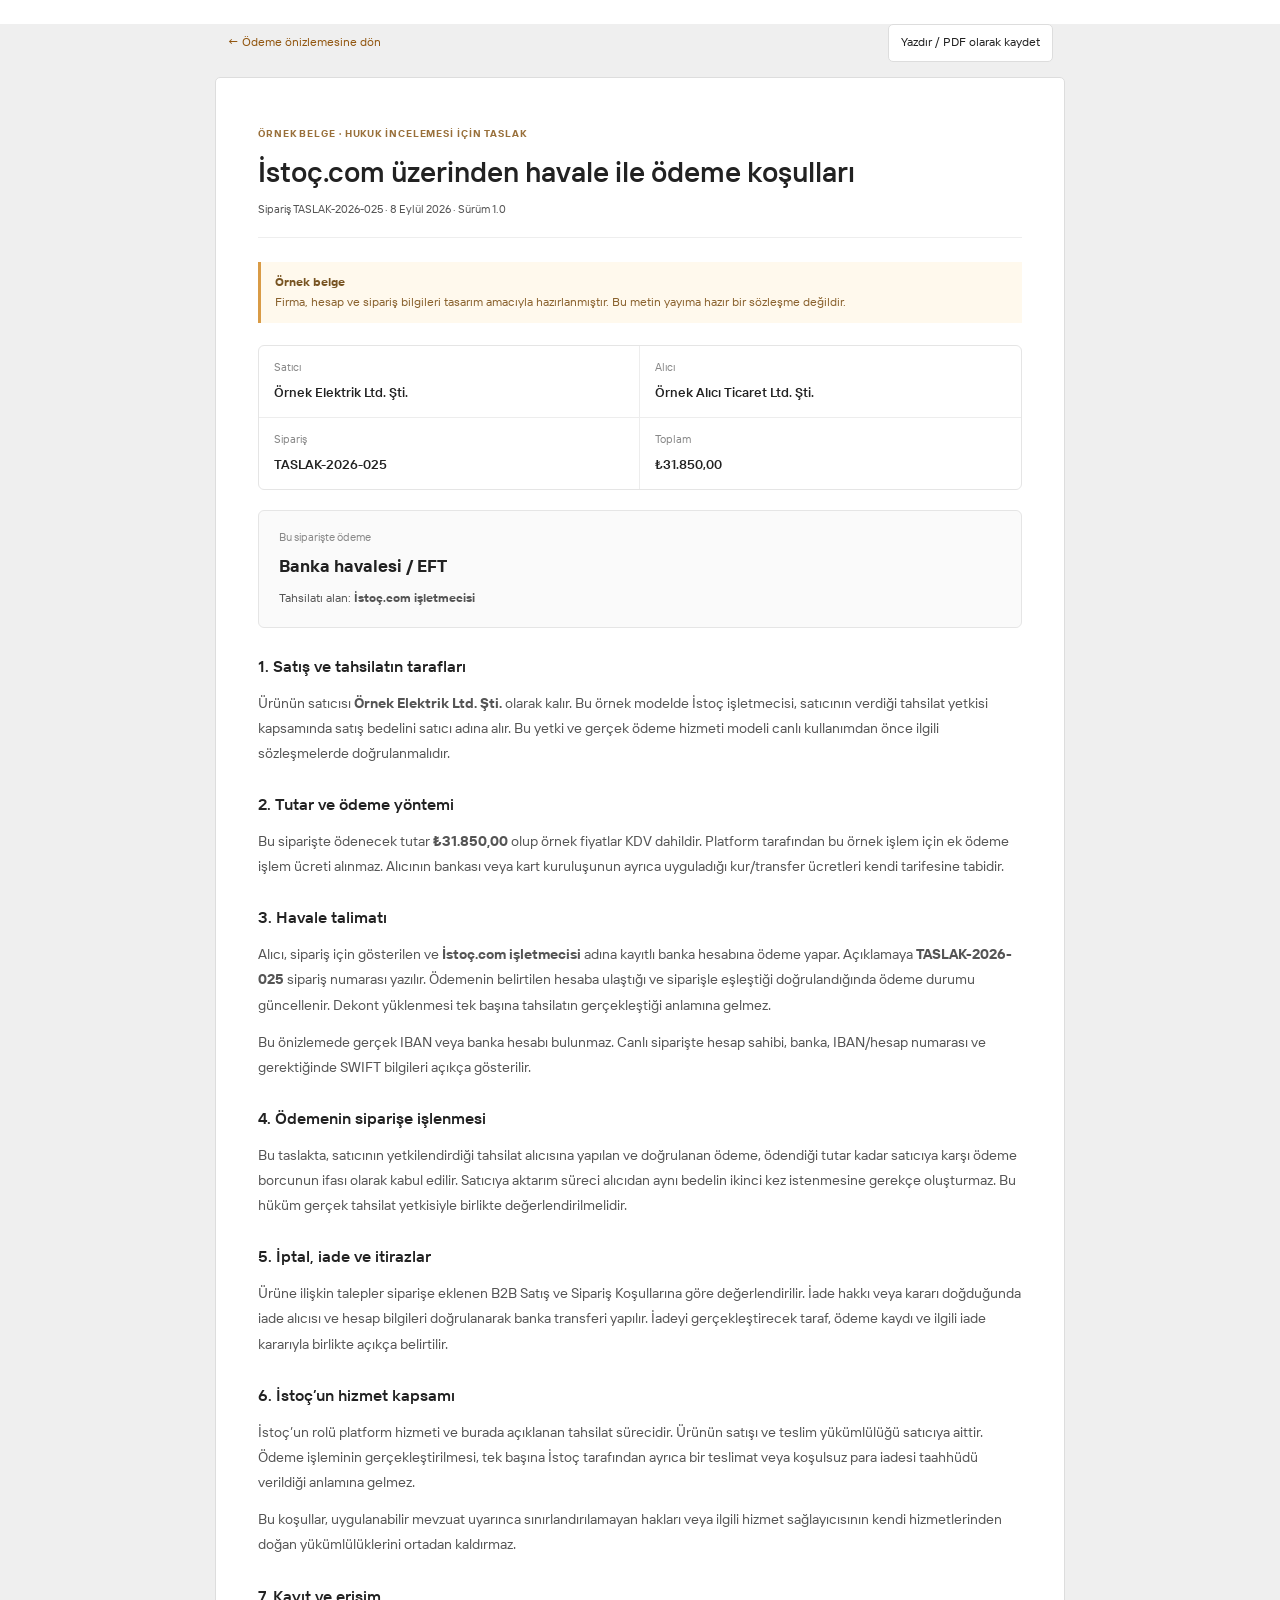
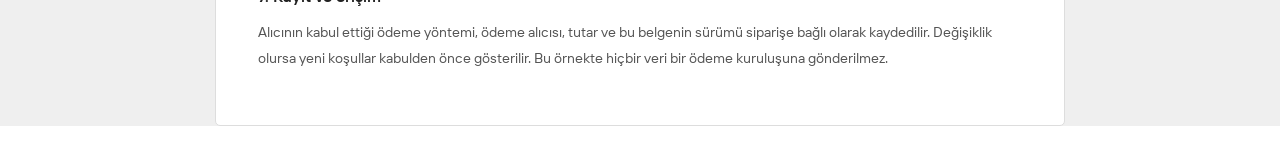
==== belgeler/istoc-havale-odeme.html @ c4cb2c97 "feat(preview): add B2B checkout contract demo" ====
<!doctype html><html lang="tr"><head><meta charset="utf-8"><meta name="viewport" content="width=device-width,initial-scale=1"><meta name="robots" content="noindex,nofollow"><link rel="icon" href="../assets/favicon.png"><link rel="stylesheet" href="../assets/checkout-original.css"><link rel="stylesheet" href="../preview.css"><title>İstoç.com üzerinden havale ile ödeme koşulları · İstoç</title></head><body class="standalone-document"><div class="standalone-top"><a href="../">← Ödeme önizlemesine dön</a><button onclick="window.print()">Yazdır / PDF olarak kaydet</button></div><article class="standalone-paper"><span class="document-kicker">ÖRNEK BELGE · HUKUK İNCELEMESİ İÇİN TASLAK</span><h1>İstoç.com üzerinden havale ile ödeme koşulları</h1><p class="document-date">Sipariş TASLAK-2026-025 · 8 Eylül 2026 · Sürüm 1.0</p><div class="document-notice"><strong>Örnek belge</strong> Firma, hesap ve sipariş bilgileri tasarım amacıyla hazırlanmıştır. Bu metin yayıma hazır bir sözleşme değildir.</div><div class="document-facts"><div><span>Satıcı</span><strong>Örnek Elektrik Ltd. Şti.</strong></div><div><span>Alıcı</span><strong>Örnek Alıcı Ticaret Ltd. Şti.</strong></div><div><span>Sipariş</span><strong>TASLAK-2026-025</strong></div><div><span>Toplam</span><strong>₺31.850,00</strong></div></div><div class="document-highlight"><span>Bu siparişte ödeme</span><strong>Banka havalesi / EFT</strong><p>Tahsilatı alan: <b>İstoç.com işletmecisi</b></p></div>
 <h3>1. Satış ve tahsilatın tarafları</h3><p>Ürünün satıcısı <strong>Örnek Elektrik Ltd. Şti.</strong> olarak kalır. Bu örnek modelde İstoç işletmecisi, satıcının verdiği tahsilat yetkisi kapsamında satış bedelini satıcı adına alır. Bu yetki ve gerçek ödeme hizmeti modeli canlı kullanımdan önce ilgili sözleşmelerde doğrulanmalıdır.</p>
 <h3>2. Tutar ve ödeme yöntemi</h3><p>Bu siparişte ödenecek tutar <strong>₺31.850,00</strong> olup örnek fiyatlar KDV dahildir. Platform tarafından bu örnek işlem için ek ödeme işlem ücreti alınmaz. Alıcının bankası veya kart kuruluşunun ayrıca uyguladığı kur/transfer ücretleri kendi tarifesine tabidir.</p>
 <h3>3. Havale talimatı</h3><p>Alıcı, sipariş için gösterilen ve <strong>İstoç.com işletmecisi</strong> adına kayıtlı banka hesabına ödeme yapar. Açıklamaya <strong>TASLAK-2026-025</strong> sipariş numarası yazılır. Ödemenin belirtilen hesaba ulaştığı ve siparişle eşleştiği doğrulandığında ödeme durumu güncellenir. Dekont yüklenmesi tek başına tahsilatın gerçekleştiği anlamına gelmez.</p><p>Bu önizlemede gerçek IBAN veya banka hesabı bulunmaz. Canlı siparişte hesap sahibi, banka, IBAN/hesap numarası ve gerektiğinde SWIFT bilgileri açıkça gösterilir.</p>
 <h3>4. Ödemenin siparişe işlenmesi</h3><p>Bu taslakta, satıcının yetkilendirdiği tahsilat alıcısına yapılan ve doğrulanan ödeme, ödendiği tutar kadar satıcıya karşı ödeme borcunun ifası olarak kabul edilir. Satıcıya aktarım süreci alıcıdan aynı bedelin ikinci kez istenmesine gerekçe oluşturmaz. Bu hüküm gerçek tahsilat yetkisiyle birlikte değerlendirilmelidir.</p>
 <h3>5. İptal, iade ve itirazlar</h3><p>Ürüne ilişkin talepler siparişe eklenen B2B Satış ve Sipariş Koşullarına göre değerlendirilir. İade hakkı veya kararı doğduğunda iade alıcısı ve hesap bilgileri doğrulanarak banka transferi yapılır. İadeyi gerçekleştirecek taraf, ödeme kaydı ve ilgili iade kararıyla birlikte açıkça belirtilir.</p>
 <h3>6. İstoç’un hizmet kapsamı</h3><p>İstoç’un rolü platform hizmeti ve burada açıklanan tahsilat sürecidir. Ürünün satışı ve teslim yükümlülüğü satıcıya aittir. Ödeme işleminin gerçekleştirilmesi, tek başına İstoç tarafından ayrıca bir teslimat veya koşulsuz para iadesi taahhüdü verildiği anlamına gelmez.</p><p>Bu koşullar, uygulanabilir mevzuat uyarınca sınırlandırılamayan hakları veya ilgili hizmet sağlayıcısının kendi hizmetlerinden doğan yükümlülüklerini ortadan kaldırmaz.</p>
 <h3>7. Kayıt ve erişim</h3><p>Alıcının kabul ettiği ödeme yöntemi, ödeme alıcısı, tutar ve bu belgenin sürümü siparişe bağlı olarak kaydedilir. Değişiklik olursa yeni koşullar kabulden önce gösterilir. Bu örnekte hiçbir veri bir ödeme kuruluşuna gönderilmez.</p></article></body></html>
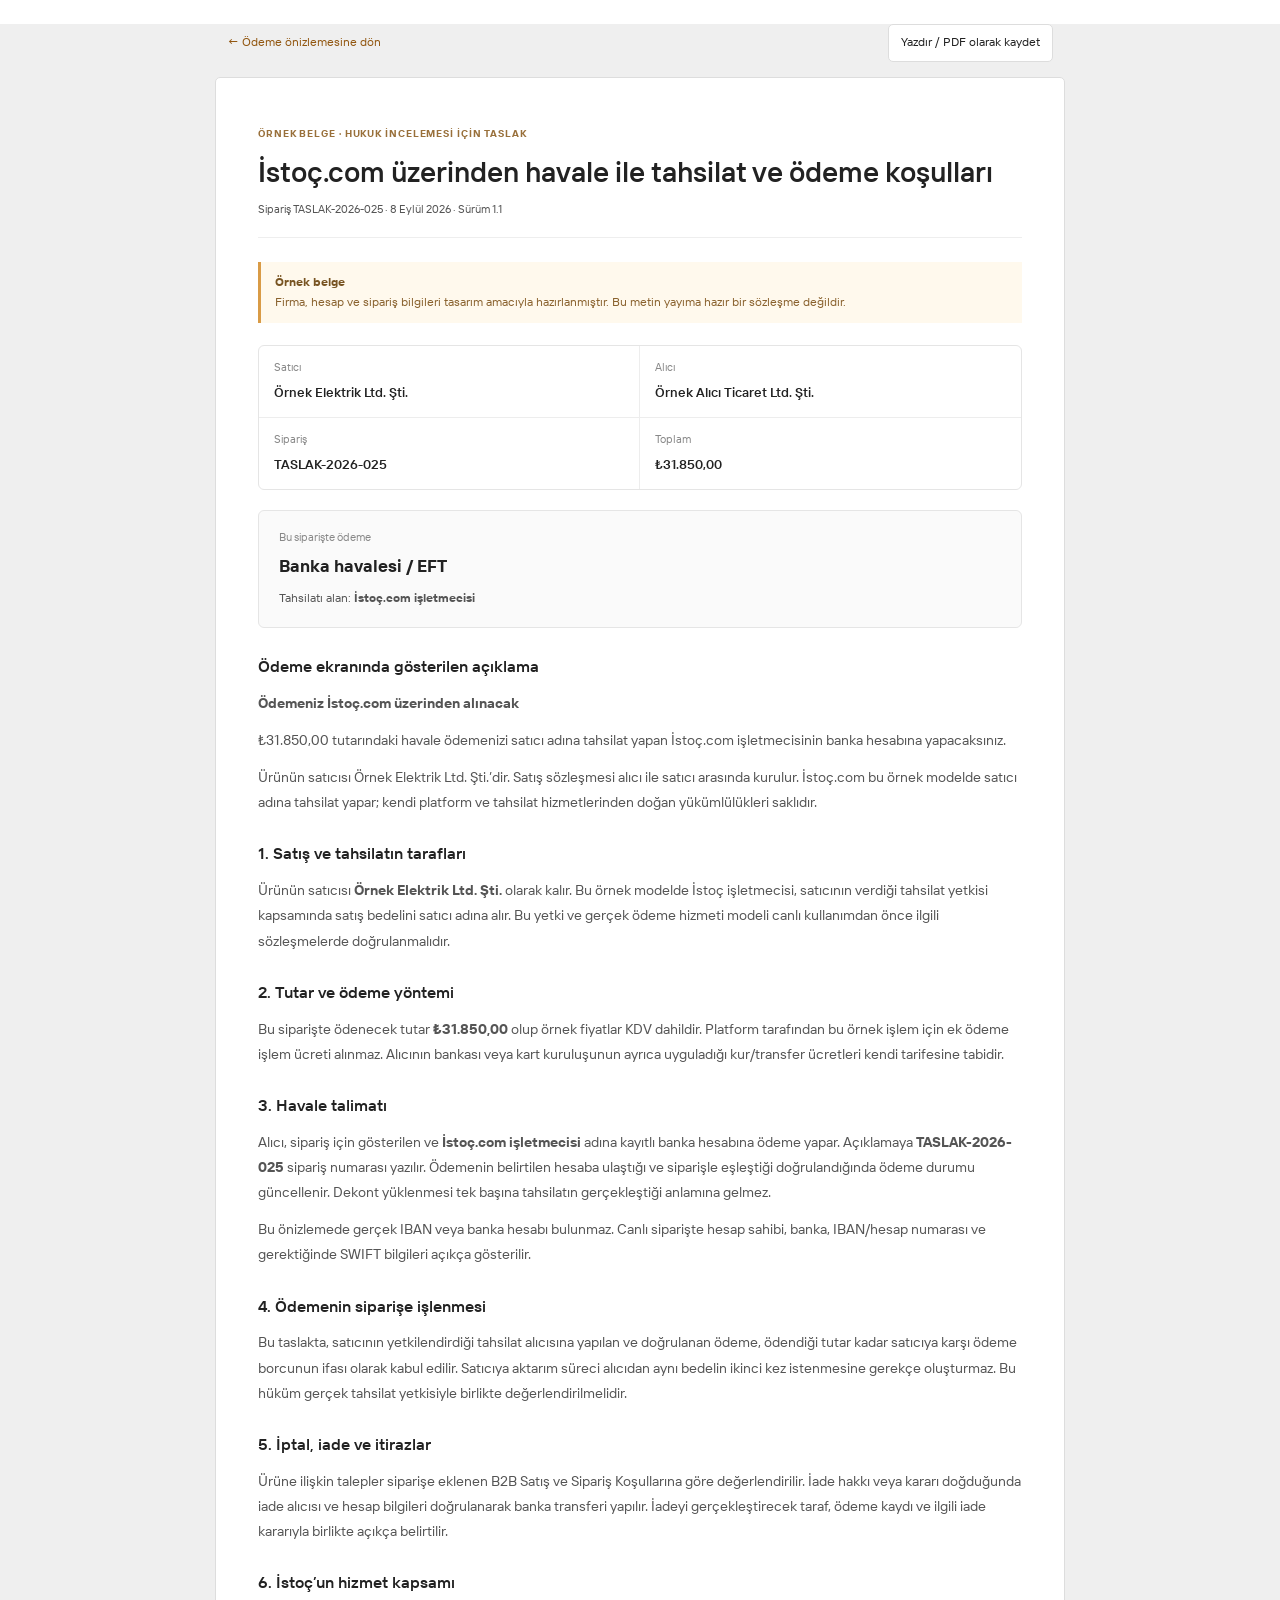
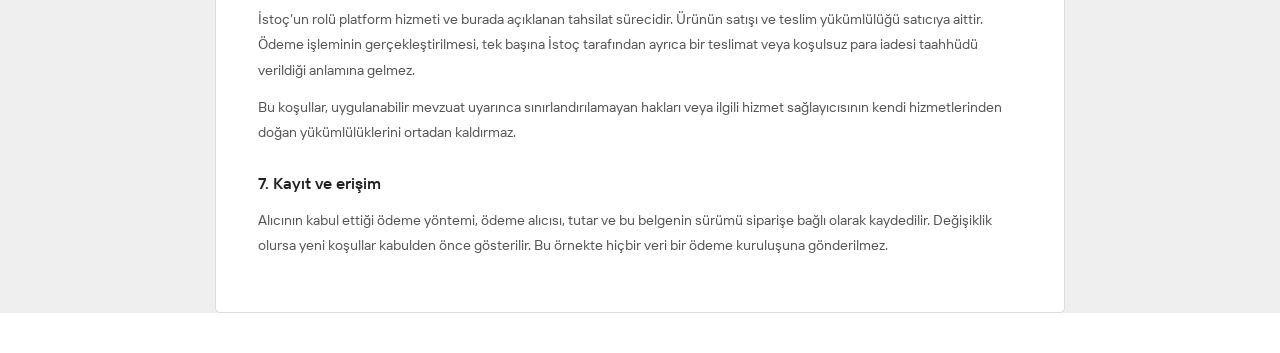
==== commit 59a0be3a: "feat(preview): guide payment choices through three steps" ====
--- a/belgeler/istoc-havale-odeme.html
+++ b/belgeler/istoc-havale-odeme.html
@@ -1,4 +1,5 @@
-<!doctype html><html lang="tr"><head><meta charset="utf-8"><meta name="viewport" content="width=device-width,initial-scale=1"><meta name="robots" content="noindex,nofollow"><link rel="icon" href="../assets/favicon.png"><link rel="stylesheet" href="../assets/checkout-original.css"><link rel="stylesheet" href="../preview.css"><title>İstoç.com üzerinden havale ile ödeme koşulları · İstoç</title></head><body class="standalone-document"><div class="standalone-top"><a href="../">← Ödeme önizlemesine dön</a><button onclick="window.print()">Yazdır / PDF olarak kaydet</button></div><article class="standalone-paper"><span class="document-kicker">ÖRNEK BELGE · HUKUK İNCELEMESİ İÇİN TASLAK</span><h1>İstoç.com üzerinden havale ile ödeme koşulları</h1><p class="document-date">Sipariş TASLAK-2026-025 · 8 Eylül 2026 · Sürüm 1.0</p><div class="document-notice"><strong>Örnek belge</strong> Firma, hesap ve sipariş bilgileri tasarım amacıyla hazırlanmıştır. Bu metin yayıma hazır bir sözleşme değildir.</div><div class="document-facts"><div><span>Satıcı</span><strong>Örnek Elektrik Ltd. Şti.</strong></div><div><span>Alıcı</span><strong>Örnek Alıcı Ticaret Ltd. Şti.</strong></div><div><span>Sipariş</span><strong>TASLAK-2026-025</strong></div><div><span>Toplam</span><strong>₺31.850,00</strong></div></div><div class="document-highlight"><span>Bu siparişte ödeme</span><strong>Banka havalesi / EFT</strong><p>Tahsilatı alan: <b>İstoç.com işletmecisi</b></p></div>
+<!doctype html><html lang="tr"><head><meta charset="utf-8"><meta name="viewport" content="width=device-width,initial-scale=1"><meta name="robots" content="noindex,nofollow"><link rel="icon" href="../assets/favicon.png"><link rel="stylesheet" href="../assets/checkout-original.css"><link rel="stylesheet" href="../preview.css"><title>İstoç.com üzerinden havale ile tahsilat ve ödeme koşulları · İstoç</title></head><body class="standalone-document"><div class="standalone-top"><a href="../">← Ödeme önizlemesine dön</a><button onclick="window.print()">Yazdır / PDF olarak kaydet</button></div><article class="standalone-paper"><span class="document-kicker">ÖRNEK BELGE · HUKUK İNCELEMESİ İÇİN TASLAK</span><h1>İstoç.com üzerinden havale ile tahsilat ve ödeme koşulları</h1><p class="document-date">Sipariş TASLAK-2026-025 · 8 Eylül 2026 · Sürüm 1.1</p><div class="document-notice"><strong>Örnek belge</strong> Firma, hesap ve sipariş bilgileri tasarım amacıyla hazırlanmıştır. Bu metin yayıma hazır bir sözleşme değildir.</div><div class="document-facts"><div><span>Satıcı</span><strong>Örnek Elektrik Ltd. Şti.</strong></div><div><span>Alıcı</span><strong>Örnek Alıcı Ticaret Ltd. Şti.</strong></div><div><span>Sipariş</span><strong>TASLAK-2026-025</strong></div><div><span>Toplam</span><strong>₺31.850,00</strong></div></div><div class="document-highlight"><span>Bu siparişte ödeme</span><strong>Banka havalesi / EFT</strong><p>Tahsilatı alan: <b>İstoç.com işletmecisi</b></p></div>
+ <h3>Ödeme ekranında gösterilen açıklama</h3><p><strong>Ödemeniz İstoç.com üzerinden alınacak</strong></p><p>₺31.850,00 tutarındaki havale ödemenizi satıcı adına tahsilat yapan İstoç.com işletmecisinin banka hesabına yapacaksınız.</p><p>Ürünün satıcısı Örnek Elektrik Ltd. Şti.’dir. Satış sözleşmesi alıcı ile satıcı arasında kurulur. İstoç.com bu örnek modelde satıcı adına tahsilat yapar; kendi platform ve tahsilat hizmetlerinden doğan yükümlülükleri saklıdır.</p>
  <h3>1. Satış ve tahsilatın tarafları</h3><p>Ürünün satıcısı <strong>Örnek Elektrik Ltd. Şti.</strong> olarak kalır. Bu örnek modelde İstoç işletmecisi, satıcının verdiği tahsilat yetkisi kapsamında satış bedelini satıcı adına alır. Bu yetki ve gerçek ödeme hizmeti modeli canlı kullanımdan önce ilgili sözleşmelerde doğrulanmalıdır.</p>
  <h3>2. Tutar ve ödeme yöntemi</h3><p>Bu siparişte ödenecek tutar <strong>₺31.850,00</strong> olup örnek fiyatlar KDV dahildir. Platform tarafından bu örnek işlem için ek ödeme işlem ücreti alınmaz. Alıcının bankası veya kart kuruluşunun ayrıca uyguladığı kur/transfer ücretleri kendi tarifesine tabidir.</p>
  <h3>3. Havale talimatı</h3><p>Alıcı, sipariş için gösterilen ve <strong>İstoç.com işletmecisi</strong> adına kayıtlı banka hesabına ödeme yapar. Açıklamaya <strong>TASLAK-2026-025</strong> sipariş numarası yazılır. Ödemenin belirtilen hesaba ulaştığı ve siparişle eşleştiği doğrulandığında ödeme durumu güncellenir. Dekont yüklenmesi tek başına tahsilatın gerçekleştiği anlamına gelmez.</p><p>Bu önizlemede gerçek IBAN veya banka hesabı bulunmaz. Canlı siparişte hesap sahibi, banka, IBAN/hesap numarası ve gerektiğinde SWIFT bilgileri açıkça gösterilir.</p>
--- a/preview.css
+++ b/preview.css
@@ -2,5 +2,7 @@
 :root{--color-primary-500:#cc6b00;--color-primary-600:#b65b00;--color-primary-700:#995000;--color-primary-800:#804200;--color-surface:#fff;--color-border-default:#e5e5e5;--color-text-primary:#222;--font-sans:istoc-sans,Arial,sans-serif;--font-inter:istoc-sans,Arial,sans-serif;color-scheme:light}
 *{box-sizing:border-box}body{margin:0;background:#fafafa;color:#222;font-family:istoc-sans,Arial,sans-serif;font-size:14px}button,input,textarea{font:inherit}button,a,input{touch-action:manipulation}button{cursor:pointer}a{color:inherit}button:focus-visible,a:focus-visible,input:focus-visible,textarea:focus-visible{outline:3px solid #dc8b32;outline-offset:3px}[hidden]{display:none!important}body:has(dialog[open]){overflow:hidden}button:disabled{cursor:not-allowed;opacity:.45}input[type=checkbox],input[type=radio]{accent-color:#b66009;cursor:pointer}input[type=text],textarea{background:#fff;border:1px solid #e5e5e5;border-radius:6px;padding:10px 12px}.demo-toolbar{background:#252728;color:#fff;min-height:49px;padding:8px max(16px,calc((100vw - 1648px)/2));display:flex;align-items:center;justify-content:space-between;gap:15px;font-size:12px}.demo-toolbar>div:first-child{display:flex;align-items:center;gap:9px;flex-wrap:wrap}.preview-dot{width:6px;height:6px;background:#f6ad50;border-radius:50%}.toolbar-note{color:#c3c5c6;font-size:11px}.demo-scenario{display:flex;background:#141617;border:1px solid #484b4e;border-radius:6px;padding:3px;flex-shrink:0}.demo-scenario button{border:0;background:transparent;color:#d6d7d8;padding:7px 13px;border-radius:4px;font-size:12px;font-weight:600;white-space:nowrap}.demo-scenario button[aria-pressed=true]{background:#fff;color:#222}.demo-account{background:none;border:0;padding:8px}.demo-breadcrumb{max-width:1680px;margin:auto;padding:13px 16px 8px;display:flex;gap:8px;font-size:12px;color:#555}.demo-breadcrumb>span:not(:last-child){color:#aaa}.demo-breadcrumb a{text-decoration:none}.sc-checkout-page{padding-top:22px!important}.co-page-head{margin-bottom:18px}.checkout-sidebar{max-height:calc(100vh - 40px)}.demo-consents{margin-top:20px}.demo-check{display:flex;align-items:flex-start;gap:9px;font-size:12px;line-height:1.55;margin-bottom:13px;color:#555}.demo-check input{appearance:auto;flex:0 0 auto;width:18px;height:18px;margin:1px 0 0;border-radius:4px}.demo-check a{color:#ad5900;text-decoration:underline;text-underline-offset:2px}.demo-check a:hover{color:#7d4100}.demo-primary{width:100%;border:0;border-radius:6px;background:#15803d;color:#fff;min-height:44px;display:flex;align-items:center;justify-content:center;gap:8px;font-size:14px;font-weight:600;margin-top:17px;padding:10px 14px}.demo-primary:hover:not(:disabled){background:#126c35}.demo-primary:disabled{background:#a5cda8;opacity:1;color:#fff}.consent-update{font-size:11px;line-height:1.5;color:#996000;background:#fff7e8;padding:8px 10px;border-radius:4px;margin:0 0 12px}.demo-payee{margin-top:20px;padding-top:18px;border-top:1px solid #e5e5e5}.demo-eyebrow{font-size:11px;color:#777;letter-spacing:.045em;font-weight:600;margin:0 0 12px;text-transform:uppercase}.demo-payee-card{display:flex;align-items:center;gap:11px;background:#f9fafb;border:1px solid #e5e5e5;border-radius:6px;padding:12px;text-decoration:none;transition:.15s}.demo-payee-card:hover{border-color:#cc6b00;background:#fffaf3}.demo-payee-card strong{display:block;font-size:14px}.demo-payee-card small{display:block;font-size:11px;color:#777;margin-top:3px}.payee-symbol{display:grid;place-items:center;width:38px;height:38px;border:1px solid #e5e5e5;border-radius:5px;background:white;font-weight:700;color:#666;flex-shrink:0}.payee-symbol img{width:34px;height:auto}.payee-arrow{margin-left:auto;font-size:25px;color:#999}.demo-role{font-size:11px;line-height:1.65;color:#777;margin:12px 0 0}.demo-role a{text-decoration:underline;text-underline-offset:2px}.demo-coupon{display:flex;gap:8px}.demo-coupon input{width:0;flex:1;min-width:0;height:40px;font-size:13px}.demo-coupon button{background:#fff;border:1px solid #d0d0d0;border-radius:6px;padding:8px 18px;font-size:13px;font-weight:600}.demo-field-error{font-size:12px;color:#b42318;margin-top:7px}.demo-selected{border-color:#cc6b00!important;box-shadow:0 0 0 2px #cc6b0015;background:#fffaf5!important}.demo-link-button{background:none;border:0;color:#555;font-size:12px;padding:5px}.demo-link-button:hover{text-decoration:underline}.demo-method-grid{display:grid;grid-template-columns:1fr 1fr;gap:10px}.demo-method{display:flex;align-items:flex-start;gap:10px;padding:16px 14px;border:1px solid #e5e5e5;border-radius:6px;cursor:pointer;background:white;transition:.15s}.demo-method.is-selected{border-color:#cc6b00;background:#fff9f2;box-shadow:0 0 0 2px #cc6b000d}.demo-method input{appearance:auto;width:17px;height:17px;margin:1px 0 0;flex-shrink:0}.demo-method strong{font-size:13px;display:block}.demo-method small{font-size:12px;color:#777;display:block;margin-top:6px;line-height:1.5}.method-badge{font-weight:400;background:#f0f0ef;color:#666;padding:2px 5px;border-radius:3px;font-size:10px;margin-left:4px}.demo-payment-detail{border:1px solid #e5e5e5;background:#fafafa;padding:14px 16px;border-radius:6px;margin-top:14px;font-size:13px;line-height:1.6}.demo-payment-detail p{margin:0}.demo-payment-detail strong{color:#333}.demo-payment-detail .payment-small{font-size:11px;color:#777;margin-top:6px}.payment-tags{display:flex;gap:7px;align-items:center;margin-bottom:7px;color:#777;font-size:11px}.payment-tags span{border:1px solid #ddd;border-radius:3px;background:white;padding:1px 6px;font-weight:700;color:#444}.demo-footer{max-width:1648px;margin:28px auto 0;padding:20px 16px 30px;border-top:1px solid #e5e5e5;color:#777;font-size:11px;display:flex;gap:20px;justify-content:space-between}.demo-footer nav{display:flex;flex-wrap:wrap;gap:18px;align-items:center}.demo-footer a{text-decoration:underline;text-underline-offset:2px}.document-dialog,.flow-dialog{margin:auto;border:0;border-radius:10px;padding:0;background:#fff;color:#222;width:min(920px,calc(100vw - 48px));max-height:90vh;box-shadow:0 24px 90px #0004;overflow:hidden}.document-dialog[open]{display:flex;flex-direction:column}.flow-dialog{width:min(610px,calc(100vw - 32px));overflow:auto}.document-dialog::backdrop,.flow-dialog::backdrop{background:#11182780;backdrop-filter:blur(2px)}.document-top{display:flex;align-items:center;justify-content:space-between;gap:16px;padding:23px 28px 20px;border-bottom:1px solid #e5e5e5;flex-shrink:0}.document-kicker{font-size:10px;font-weight:700;letter-spacing:.09em;color:#99703b}.document-top h2{font-size:21px;line-height:1.3;font-weight:600;margin:6px 0 0;letter-spacing:-.025em}.dialog-close{flex-shrink:0;border:1px solid #e6e6e6;background:#fafafa;border-radius:6px;width:34px;height:34px;font-size:25px;line-height:1;color:#666}.dialog-close:hover{background:#f0f0f0}.document-tools{padding:12px 28px;border-bottom:1px solid #e5e5e5;display:flex;justify-content:space-between;gap:14px;align-items:center;background:#fafafa;color:#777;font-size:11px;flex-wrap:wrap;flex-shrink:0}.document-tools>div{display:flex;align-items:center;gap:14px}.document-tools button,.document-tools a{border:0;background:none;font-size:11px;color:#8a500c;text-decoration:underline;text-underline-offset:3px;padding:0}.document-body{overflow:auto;overscroll-behavior:contain;padding:25px 32px 32px;font-size:14px;line-height:1.8;flex:1;min-height:0}.document-body h3,.standalone-paper h3{font-size:16px;font-weight:600;color:#222;margin:25px 0 9px}.document-body p,.standalone-paper p{margin:0 0 12px;color:#555}.document-body ul,.standalone-paper ul{padding-left:20px;list-style:disc}.document-body li,.standalone-paper li{margin:6px 0;color:#555}.document-notice{border-left:3px solid #d99b46;background:#fff9ed;color:#8a622e;font-size:12px;padding:11px 14px;line-height:1.6;margin-bottom:22px}.document-notice strong{display:block;color:#785422}.document-facts{display:grid;grid-template-columns:1fr 1fr;border:1px solid #e5e5e5;border-radius:6px;overflow:hidden;margin:20px 0}.document-facts>div{padding:12px 15px;border-bottom:1px solid #ededed}.document-facts>div:nth-child(odd){border-right:1px solid #ededed}.document-facts>div:nth-last-child(-n+2){border-bottom:0}.document-facts span{display:block;font-size:11px;color:#888;margin-bottom:2px}.document-facts strong{font-size:13px;font-weight:600}.document-highlight{padding:17px 20px;border:1px solid #e5e5e5;border-radius:6px;background:#fafafa;margin:18px 0 24px}.document-highlight>span{display:block;color:#888;font-size:11px}.document-highlight>strong{display:block;font-size:17px;margin:3px 0 7px}.document-highlight p{font-size:12px;margin:0}.document-table-wrap{overflow:auto}.document-body table,.standalone-paper table{width:100%;border-collapse:collapse;font-size:12px}.document-body th,.document-body td,.standalone-paper th,.standalone-paper td{padding:11px 12px;border:1px solid #e5e5e5;text-align:left}.document-body th,.standalone-paper th{background:#fafafa;font-weight:600}.document-body table small{color:#888}.document-bottom{border-top:1px solid #e5e5e5;padding:15px 28px;display:flex;align-items:center;justify-content:space-between;gap:16px;flex-shrink:0}.document-bottom span{font-size:11px;color:#888}.document-bottom button{border:1px solid #ccc;background:#fff;border-radius:5px;font-size:12px;padding:9px 16px;color:#333;white-space:nowrap}.standalone-document{background:#efefef}.standalone-top{max-width:850px;margin:24px auto 15px;display:flex;align-items:center;justify-content:space-between;font-size:12px;padding:0 12px}.standalone-top a{color:#925711}.standalone-top button{background:white;border:1px solid #ddd;padding:8px 12px;border-radius:5px}.standalone-paper{max-width:850px;margin:0 auto 40px;padding:42px;background:white;border:1px solid #ddd;border-radius:5px;font-size:14px;line-height:1.8}.standalone-paper h1{font-size:28px;line-height:1.25;font-weight:600;margin:10px 0}.document-date{font-size:11px;color:#888;border-bottom:1px solid #eee;padding-bottom:18px;margin-bottom:24px!important}.flow-body{padding:23px 28px 28px;font-size:14px;line-height:1.6}.flow-body p{margin:0 0 14px}.flow-body .flow-note{font-size:12px;color:#888}.flow-facts{display:grid;gap:10px;margin:14px 0 22px}.flow-facts>div{display:flex;justify-content:space-between;gap:15px;border-bottom:1px solid #eee;padding-bottom:10px;font-size:13px}.flow-facts span{color:#777}.flow-facts strong{text-align:right}.flow-body textarea{display:block;min-height:100px;width:100%;resize:vertical;margin:9px 0 16px}.flow-body input{width:100%;margin:8px 0 15px}.flow-note-box{background:#fff8ed;border:1px solid #f0ddc2;border-radius:6px;padding:12px;font-size:12px;color:#805f33}.demo-toast{position:fixed;bottom:24px;left:50%;transform:translateX(-50%);background:#252728;color:white;padding:12px 20px;border-radius:7px;z-index:200;font-size:13px;box-shadow:0 5px 20px #0002;max-width:calc(100vw - 32px)}
 @media(max-width:1279px){.checkout-sidebar{max-height:none!important}.sc-checkout-page>div>div:last-child{position:static!important}.demo-footer{flex-direction:column;gap:10px}}
+.payment-stepper{display:grid;grid-template-columns:repeat(3,minmax(0,1fr));border-bottom:1px solid #e5e5e5;margin-bottom:22px;gap:12px}.payment-stepper button{display:flex;align-items:center;justify-content:center;gap:8px;border:0;border-bottom:2px solid transparent;background:none;padding:4px 4px 13px;margin-bottom:-1px;color:#737373;font-size:13px}.payment-stepper button>span{display:grid;place-items:center;width:25px;height:25px;border-radius:50%;background:#f2f2f2;color:#777;font-size:12px;font-weight:600;flex-shrink:0}.payment-stepper button>b{font-weight:600}.payment-stepper button[aria-current=step]{border-color:#b65b00;color:#995000}.payment-stepper button[aria-current=step]>span{background:#b65b00;color:#fff}.payment-stepper button.is-complete>span{background:#fff0dc;color:#995000}.payment-step-title{font-size:16px;font-weight:600;line-height:1.4;margin:0 0 15px;color:#222}.payment-step-panel{min-height:195px}.demo-recipient-grid{display:grid;grid-template-columns:1fr 1fr;gap:10px}.demo-recipient{display:flex;align-items:flex-start;gap:10px;padding:18px 15px;border:1px solid #e5e5e5;border-radius:6px;background:#fff;cursor:pointer}.demo-recipient input{appearance:auto;width:17px;height:17px;flex-shrink:0;margin:2px 0 0}.demo-recipient strong{display:block;font-size:14px;line-height:1.4}.demo-recipient b{display:block;font-size:12px;font-weight:400;margin-top:7px;color:#555}.demo-recipient small{display:block;font-size:12px;line-height:1.5;margin-top:5px;color:#777}.demo-recipient.is-selected{border-color:#cc6b00;background:#fff9f2;box-shadow:0 0 0 2px #cc6b000d}.recipient-summary{font-size:13px;line-height:1.65;color:#666;margin:15px 0 0;padding:12px 14px;background:#fafafa;border-radius:6px}.payment-step-footer{display:flex;align-items:center;justify-content:space-between;gap:12px;border-top:1px solid #ededed;padding-top:16px;margin-top:22px}.payment-step-footer>span{font-size:12px;color:#888;white-space:nowrap}.payment-step-footer>div{display:flex;gap:10px}.payment-back,.payment-continue{font-size:13px;font-weight:600;border-radius:6px;padding:10px 15px;min-height:40px}.payment-back{border:1px solid #ddd;background:#fff;color:#555}.payment-continue{border:1px solid #a85600;background:#ae5900;color:#fff}.payment-continue:hover{background:#914b00}.scenario-heading>.demo-eyebrow{display:block;margin-bottom:7px}.scenario-facts{display:grid;grid-template-columns:1fr 1fr;gap:13px 20px;background:#fafafa;border:1px solid #e5e5e5;padding:15px;border-radius:6px;margin:0 0 17px}.scenario-facts>div{min-width:0}.scenario-facts dt{font-size:12px;color:#777;margin-bottom:4px}.scenario-facts dd{font-size:13px;color:#333;font-weight:600;margin:0;overflow-wrap:anywhere}.scenario-facts a{color:#995000;text-decoration:underline;text-underline-offset:3px}.scenario-explanation{font-size:14px;line-height:1.75;color:#555}.scenario-explanation p{margin:0 0 12px}.scenario-explanation p:first-child{color:#333;font-weight:600}.scenario-documents{display:grid;gap:9px;margin:19px 0}.scenario-documents>a{display:block;position:relative;border:1px solid #e5e5e5;border-radius:6px;padding:12px 34px 12px 14px;text-decoration:none;background:#fff}.scenario-documents>a:hover{border-color:#cc6b00;background:#fffaf3}.scenario-documents span{display:block;font-size:11px;color:#777;margin-bottom:4px}.scenario-documents b{display:block;font-size:13px;font-weight:600;color:#8c4900}.scenario-documents i{position:absolute;right:14px;top:50%;transform:translateY(-50%);font-style:normal;color:#a36620}.scenario-consent{border-left:3px solid #d7a66b;background:#fffaf3;border-radius:0 5px 5px 0;padding:13px 15px;margin-bottom:15px}.scenario-consent>span{display:block;font-size:11px;font-weight:600;color:#8b6a43;margin-bottom:7px}.scenario-consent>p{font-size:13px;color:#555;line-height:1.7;margin:0}.scenario-consent a,.scenario-platform-link{color:#995000;text-decoration:underline;text-underline-offset:2px}.scenario-platform-link{display:inline-block;font-size:12px;line-height:1.6}
+@media(max-width:640px){.payment-stepper{gap:5px;margin-bottom:18px}.payment-stepper button{flex-direction:column;gap:6px;font-size:12px;padding-bottom:10px}.demo-recipient-grid,.scenario-facts{grid-template-columns:1fr}.demo-recipient{padding:15px}.payment-step-title{font-size:15px}.scenario-explanation{font-size:13px}.payment-step-footer{align-items:flex-end}.payment-step-footer>div{gap:6px}.payment-back,.payment-continue{font-size:12px;padding:10px}.payment-step-footer>span{font-size:11px}.payment-step-panel{min-height:0}}
 @media(max-width:640px){.demo-toolbar{align-items:flex-start;flex-direction:column;gap:8px;padding:10px 12px}.toolbar-note{font-size:10px}.demo-scenario{width:100%}.demo-scenario button{flex:1;padding:7px 10px}.demo-method-grid{grid-template-columns:1fr}.demo-method{padding:13px}.sc-checkout-page{padding-top:14px!important}.co-page-head{margin-bottom:8px}.demo-check{font-size:13px}.document-dialog{width:calc(100vw - 16px);max-height:95dvh;border-radius:8px}.document-top{padding:16px}.document-top h2{font-size:18px}.document-tools{padding:10px 16px;gap:9px}.document-tools>div{gap:15px}.document-body{padding:16px;font-size:13px}.document-body h3{font-size:15px}.document-facts{grid-template-columns:1fr}.document-facts>div{border-right:0!important;border-bottom:1px solid #ededed!important}.document-facts>div:last-child{border-bottom:0!important}.document-bottom{padding:13px 16px}.document-bottom span{font-size:10px}.standalone-paper{padding:22px 18px;margin:0 8px 20px}.standalone-paper h1{font-size:23px}.standalone-top{margin-top:14px}.flow-body{padding:18px}.demo-footer nav{gap:12px}}
 @media print{.demo-toolbar,header,main,.demo-footer,.document-top,.document-tools,.document-bottom,.standalone-top,#flow-dialog,.demo-toast{display:none!important}body,.standalone-document{background:#fff}.document-dialog[open]{display:block;position:static;width:100%;max-height:none;border:0;box-shadow:none;margin:0;overflow:visible}.document-body{overflow:visible;padding:0}.document-dialog::backdrop{display:none}.standalone-paper{border:0;margin:0;max-width:none;padding:0}.standalone-paper h3,.document-body h3{break-after:avoid}.document-facts,table{break-inside:avoid}}
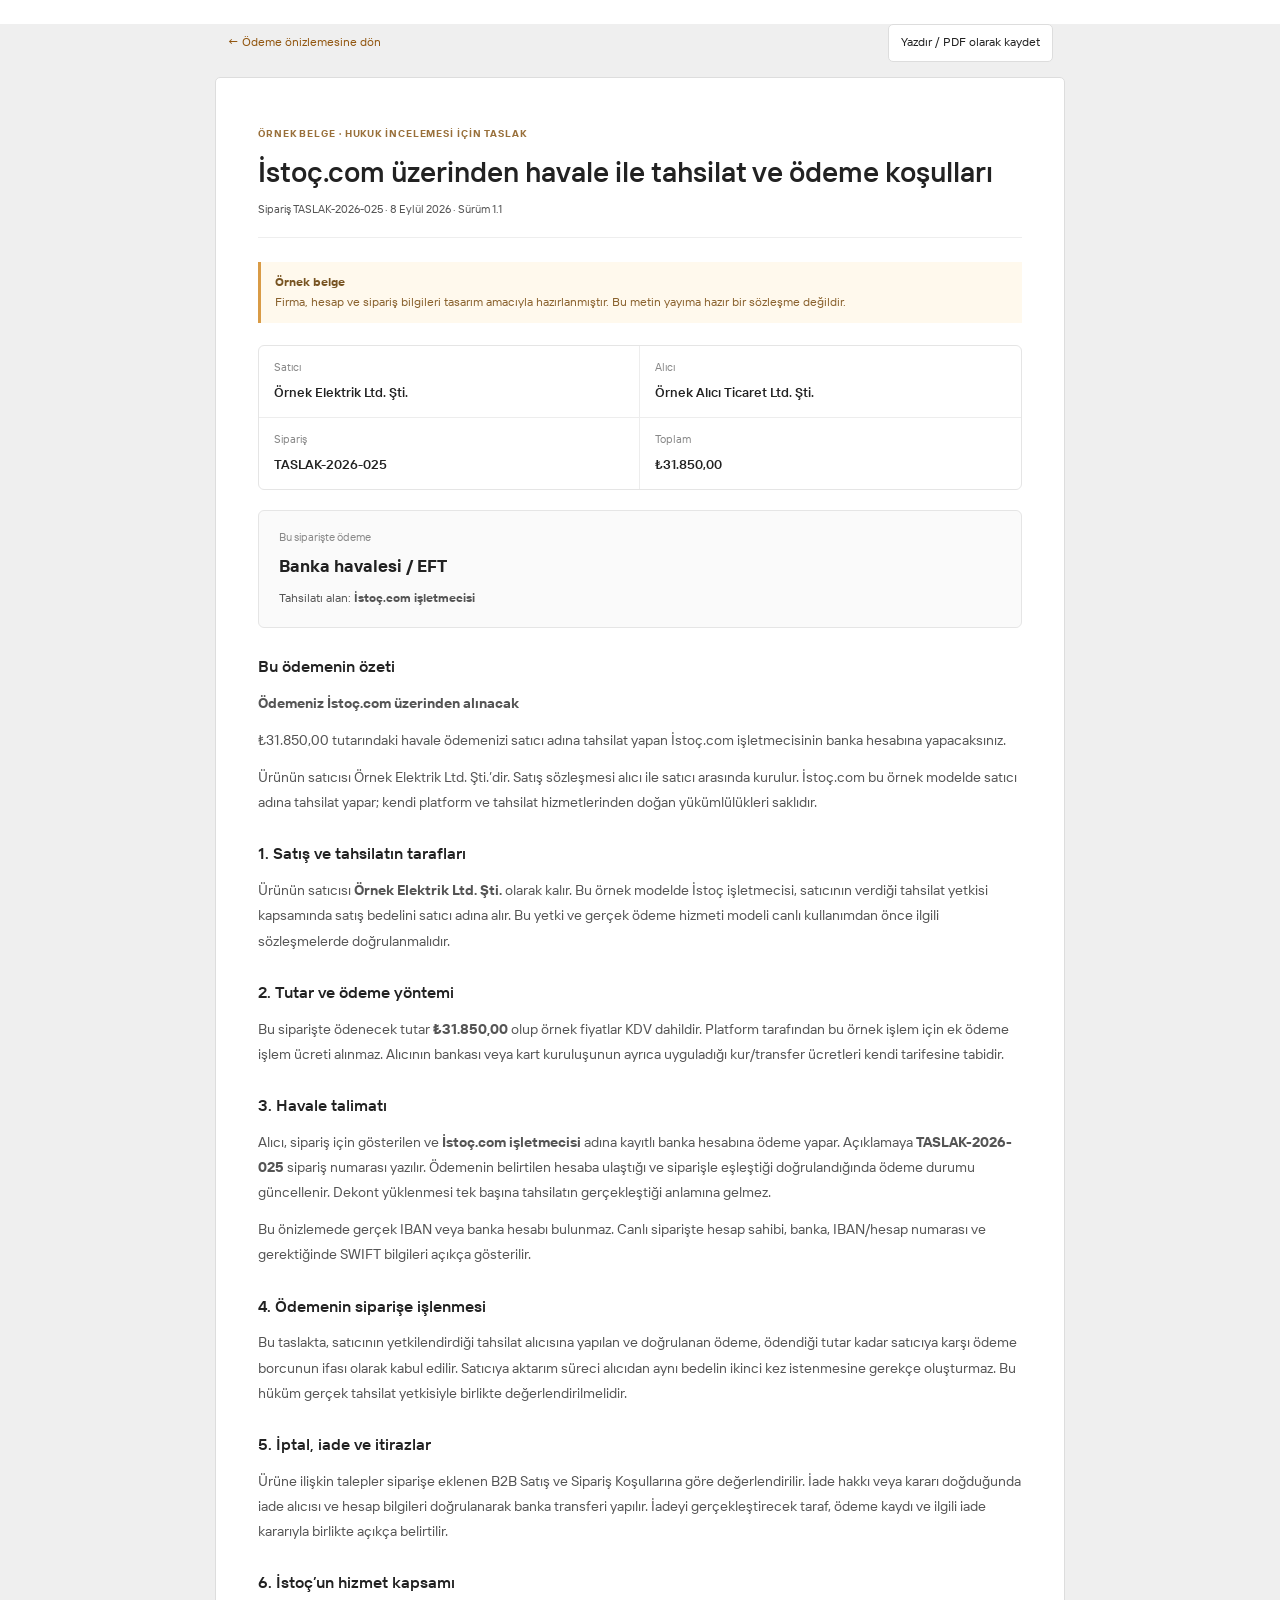
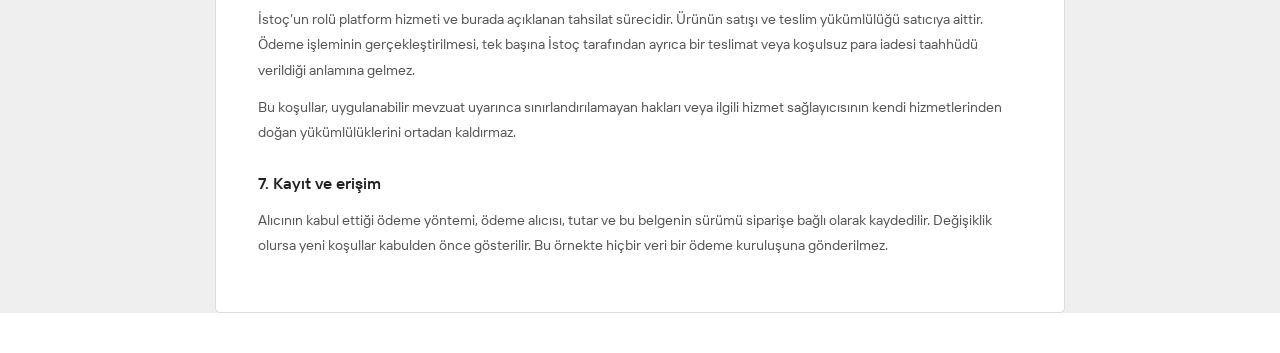
==== commit 8d0478e5: "fix(preview): open contracts directly from checkout consent" ====
--- a/belgeler/istoc-havale-odeme.html
+++ b/belgeler/istoc-havale-odeme.html
@@ -1,5 +1,5 @@
-<!doctype html><html lang="tr"><head><meta charset="utf-8"><meta name="viewport" content="width=device-width,initial-scale=1"><meta name="robots" content="noindex,nofollow"><link rel="icon" href="../assets/favicon.png"><link rel="stylesheet" href="../assets/checkout-original.css"><link rel="stylesheet" href="../preview.css"><title>İstoç.com üzerinden havale ile tahsilat ve ödeme koşulları · İstoç</title></head><body class="standalone-document"><div class="standalone-top"><a href="../">← Ödeme önizlemesine dön</a><button onclick="window.print()">Yazdır / PDF olarak kaydet</button></div><article class="standalone-paper"><span class="document-kicker">ÖRNEK BELGE · HUKUK İNCELEMESİ İÇİN TASLAK</span><h1>İstoç.com üzerinden havale ile tahsilat ve ödeme koşulları</h1><p class="document-date">Sipariş TASLAK-2026-025 · 8 Eylül 2026 · Sürüm 1.1</p><div class="document-notice"><strong>Örnek belge</strong> Firma, hesap ve sipariş bilgileri tasarım amacıyla hazırlanmıştır. Bu metin yayıma hazır bir sözleşme değildir.</div><div class="document-facts"><div><span>Satıcı</span><strong>Örnek Elektrik Ltd. Şti.</strong></div><div><span>Alıcı</span><strong>Örnek Alıcı Ticaret Ltd. Şti.</strong></div><div><span>Sipariş</span><strong>TASLAK-2026-025</strong></div><div><span>Toplam</span><strong>₺31.850,00</strong></div></div><div class="document-highlight"><span>Bu siparişte ödeme</span><strong>Banka havalesi / EFT</strong><p>Tahsilatı alan: <b>İstoç.com işletmecisi</b></p></div>
- <h3>Ödeme ekranında gösterilen açıklama</h3><p><strong>Ödemeniz İstoç.com üzerinden alınacak</strong></p><p>₺31.850,00 tutarındaki havale ödemenizi satıcı adına tahsilat yapan İstoç.com işletmecisinin banka hesabına yapacaksınız.</p><p>Ürünün satıcısı Örnek Elektrik Ltd. Şti.’dir. Satış sözleşmesi alıcı ile satıcı arasında kurulur. İstoç.com bu örnek modelde satıcı adına tahsilat yapar; kendi platform ve tahsilat hizmetlerinden doğan yükümlülükleri saklıdır.</p>
+<!doctype html><html lang="tr"><head><meta charset="utf-8"><meta name="viewport" content="width=device-width,initial-scale=1"><meta name="robots" content="noindex,nofollow"><link rel="icon" href="../assets/favicon.png"><link rel="stylesheet" href="../assets/checkout-original.css"><link rel="stylesheet" href="../preview.css?v=1.2"><title>İstoç.com üzerinden havale ile tahsilat ve ödeme koşulları · İstoç</title></head><body class="standalone-document"><div class="standalone-top"><a href="../">← Ödeme önizlemesine dön</a><button onclick="window.print()">Yazdır / PDF olarak kaydet</button></div><article class="standalone-paper"><span class="document-kicker">ÖRNEK BELGE · HUKUK İNCELEMESİ İÇİN TASLAK</span><h1>İstoç.com üzerinden havale ile tahsilat ve ödeme koşulları</h1><p class="document-date">Sipariş TASLAK-2026-025 · 8 Eylül 2026 · Sürüm 1.1</p><div class="document-notice"><strong>Örnek belge</strong> Firma, hesap ve sipariş bilgileri tasarım amacıyla hazırlanmıştır. Bu metin yayıma hazır bir sözleşme değildir.</div><div class="document-facts"><div><span>Satıcı</span><strong>Örnek Elektrik Ltd. Şti.</strong></div><div><span>Alıcı</span><strong>Örnek Alıcı Ticaret Ltd. Şti.</strong></div><div><span>Sipariş</span><strong>TASLAK-2026-025</strong></div><div><span>Toplam</span><strong>₺31.850,00</strong></div></div><div class="document-highlight"><span>Bu siparişte ödeme</span><strong>Banka havalesi / EFT</strong><p>Tahsilatı alan: <b>İstoç.com işletmecisi</b></p></div>
+ <h3>Bu ödemenin özeti</h3><p><strong>Ödemeniz İstoç.com üzerinden alınacak</strong></p><p>₺31.850,00 tutarındaki havale ödemenizi satıcı adına tahsilat yapan İstoç.com işletmecisinin banka hesabına yapacaksınız.</p><p>Ürünün satıcısı Örnek Elektrik Ltd. Şti.’dir. Satış sözleşmesi alıcı ile satıcı arasında kurulur. İstoç.com bu örnek modelde satıcı adına tahsilat yapar; kendi platform ve tahsilat hizmetlerinden doğan yükümlülükleri saklıdır.</p>
  <h3>1. Satış ve tahsilatın tarafları</h3><p>Ürünün satıcısı <strong>Örnek Elektrik Ltd. Şti.</strong> olarak kalır. Bu örnek modelde İstoç işletmecisi, satıcının verdiği tahsilat yetkisi kapsamında satış bedelini satıcı adına alır. Bu yetki ve gerçek ödeme hizmeti modeli canlı kullanımdan önce ilgili sözleşmelerde doğrulanmalıdır.</p>
  <h3>2. Tutar ve ödeme yöntemi</h3><p>Bu siparişte ödenecek tutar <strong>₺31.850,00</strong> olup örnek fiyatlar KDV dahildir. Platform tarafından bu örnek işlem için ek ödeme işlem ücreti alınmaz. Alıcının bankası veya kart kuruluşunun ayrıca uyguladığı kur/transfer ücretleri kendi tarifesine tabidir.</p>
  <h3>3. Havale talimatı</h3><p>Alıcı, sipariş için gösterilen ve <strong>İstoç.com işletmecisi</strong> adına kayıtlı banka hesabına ödeme yapar. Açıklamaya <strong>TASLAK-2026-025</strong> sipariş numarası yazılır. Ödemenin belirtilen hesaba ulaştığı ve siparişle eşleştiği doğrulandığında ödeme durumu güncellenir. Dekont yüklenmesi tek başına tahsilatın gerçekleştiği anlamına gelmez.</p><p>Bu önizlemede gerçek IBAN veya banka hesabı bulunmaz. Canlı siparişte hesap sahibi, banka, IBAN/hesap numarası ve gerektiğinde SWIFT bilgileri açıkça gösterilir.</p>
--- a/preview.css
+++ b/preview.css
@@ -2,7 +2,5 @@
 :root{--color-primary-500:#cc6b00;--color-primary-600:#b65b00;--color-primary-700:#995000;--color-primary-800:#804200;--color-surface:#fff;--color-border-default:#e5e5e5;--color-text-primary:#222;--font-sans:istoc-sans,Arial,sans-serif;--font-inter:istoc-sans,Arial,sans-serif;color-scheme:light}
 *{box-sizing:border-box}body{margin:0;background:#fafafa;color:#222;font-family:istoc-sans,Arial,sans-serif;font-size:14px}button,input,textarea{font:inherit}button,a,input{touch-action:manipulation}button{cursor:pointer}a{color:inherit}button:focus-visible,a:focus-visible,input:focus-visible,textarea:focus-visible{outline:3px solid #dc8b32;outline-offset:3px}[hidden]{display:none!important}body:has(dialog[open]){overflow:hidden}button:disabled{cursor:not-allowed;opacity:.45}input[type=checkbox],input[type=radio]{accent-color:#b66009;cursor:pointer}input[type=text],textarea{background:#fff;border:1px solid #e5e5e5;border-radius:6px;padding:10px 12px}.demo-toolbar{background:#252728;color:#fff;min-height:49px;padding:8px max(16px,calc((100vw - 1648px)/2));display:flex;align-items:center;justify-content:space-between;gap:15px;font-size:12px}.demo-toolbar>div:first-child{display:flex;align-items:center;gap:9px;flex-wrap:wrap}.preview-dot{width:6px;height:6px;background:#f6ad50;border-radius:50%}.toolbar-note{color:#c3c5c6;font-size:11px}.demo-scenario{display:flex;background:#141617;border:1px solid #484b4e;border-radius:6px;padding:3px;flex-shrink:0}.demo-scenario button{border:0;background:transparent;color:#d6d7d8;padding:7px 13px;border-radius:4px;font-size:12px;font-weight:600;white-space:nowrap}.demo-scenario button[aria-pressed=true]{background:#fff;color:#222}.demo-account{background:none;border:0;padding:8px}.demo-breadcrumb{max-width:1680px;margin:auto;padding:13px 16px 8px;display:flex;gap:8px;font-size:12px;color:#555}.demo-breadcrumb>span:not(:last-child){color:#aaa}.demo-breadcrumb a{text-decoration:none}.sc-checkout-page{padding-top:22px!important}.co-page-head{margin-bottom:18px}.checkout-sidebar{max-height:calc(100vh - 40px)}.demo-consents{margin-top:20px}.demo-check{display:flex;align-items:flex-start;gap:9px;font-size:12px;line-height:1.55;margin-bottom:13px;color:#555}.demo-check input{appearance:auto;flex:0 0 auto;width:18px;height:18px;margin:1px 0 0;border-radius:4px}.demo-check a{color:#ad5900;text-decoration:underline;text-underline-offset:2px}.demo-check a:hover{color:#7d4100}.demo-primary{width:100%;border:0;border-radius:6px;background:#15803d;color:#fff;min-height:44px;display:flex;align-items:center;justify-content:center;gap:8px;font-size:14px;font-weight:600;margin-top:17px;padding:10px 14px}.demo-primary:hover:not(:disabled){background:#126c35}.demo-primary:disabled{background:#a5cda8;opacity:1;color:#fff}.consent-update{font-size:11px;line-height:1.5;color:#996000;background:#fff7e8;padding:8px 10px;border-radius:4px;margin:0 0 12px}.demo-payee{margin-top:20px;padding-top:18px;border-top:1px solid #e5e5e5}.demo-eyebrow{font-size:11px;color:#777;letter-spacing:.045em;font-weight:600;margin:0 0 12px;text-transform:uppercase}.demo-payee-card{display:flex;align-items:center;gap:11px;background:#f9fafb;border:1px solid #e5e5e5;border-radius:6px;padding:12px;text-decoration:none;transition:.15s}.demo-payee-card:hover{border-color:#cc6b00;background:#fffaf3}.demo-payee-card strong{display:block;font-size:14px}.demo-payee-card small{display:block;font-size:11px;color:#777;margin-top:3px}.payee-symbol{display:grid;place-items:center;width:38px;height:38px;border:1px solid #e5e5e5;border-radius:5px;background:white;font-weight:700;color:#666;flex-shrink:0}.payee-symbol img{width:34px;height:auto}.payee-arrow{margin-left:auto;font-size:25px;color:#999}.demo-role{font-size:11px;line-height:1.65;color:#777;margin:12px 0 0}.demo-role a{text-decoration:underline;text-underline-offset:2px}.demo-coupon{display:flex;gap:8px}.demo-coupon input{width:0;flex:1;min-width:0;height:40px;font-size:13px}.demo-coupon button{background:#fff;border:1px solid #d0d0d0;border-radius:6px;padding:8px 18px;font-size:13px;font-weight:600}.demo-field-error{font-size:12px;color:#b42318;margin-top:7px}.demo-selected{border-color:#cc6b00!important;box-shadow:0 0 0 2px #cc6b0015;background:#fffaf5!important}.demo-link-button{background:none;border:0;color:#555;font-size:12px;padding:5px}.demo-link-button:hover{text-decoration:underline}.demo-method-grid{display:grid;grid-template-columns:1fr 1fr;gap:10px}.demo-method{display:flex;align-items:flex-start;gap:10px;padding:16px 14px;border:1px solid #e5e5e5;border-radius:6px;cursor:pointer;background:white;transition:.15s}.demo-method.is-selected{border-color:#cc6b00;background:#fff9f2;box-shadow:0 0 0 2px #cc6b000d}.demo-method input{appearance:auto;width:17px;height:17px;margin:1px 0 0;flex-shrink:0}.demo-method strong{font-size:13px;display:block}.demo-method small{font-size:12px;color:#777;display:block;margin-top:6px;line-height:1.5}.method-badge{font-weight:400;background:#f0f0ef;color:#666;padding:2px 5px;border-radius:3px;font-size:10px;margin-left:4px}.demo-payment-detail{border:1px solid #e5e5e5;background:#fafafa;padding:14px 16px;border-radius:6px;margin-top:14px;font-size:13px;line-height:1.6}.demo-payment-detail p{margin:0}.demo-payment-detail strong{color:#333}.demo-payment-detail .payment-small{font-size:11px;color:#777;margin-top:6px}.payment-tags{display:flex;gap:7px;align-items:center;margin-bottom:7px;color:#777;font-size:11px}.payment-tags span{border:1px solid #ddd;border-radius:3px;background:white;padding:1px 6px;font-weight:700;color:#444}.demo-footer{max-width:1648px;margin:28px auto 0;padding:20px 16px 30px;border-top:1px solid #e5e5e5;color:#777;font-size:11px;display:flex;gap:20px;justify-content:space-between}.demo-footer nav{display:flex;flex-wrap:wrap;gap:18px;align-items:center}.demo-footer a{text-decoration:underline;text-underline-offset:2px}.document-dialog,.flow-dialog{margin:auto;border:0;border-radius:10px;padding:0;background:#fff;color:#222;width:min(920px,calc(100vw - 48px));max-height:90vh;box-shadow:0 24px 90px #0004;overflow:hidden}.document-dialog[open]{display:flex;flex-direction:column}.flow-dialog{width:min(610px,calc(100vw - 32px));overflow:auto}.document-dialog::backdrop,.flow-dialog::backdrop{background:#11182780;backdrop-filter:blur(2px)}.document-top{display:flex;align-items:center;justify-content:space-between;gap:16px;padding:23px 28px 20px;border-bottom:1px solid #e5e5e5;flex-shrink:0}.document-kicker{font-size:10px;font-weight:700;letter-spacing:.09em;color:#99703b}.document-top h2{font-size:21px;line-height:1.3;font-weight:600;margin:6px 0 0;letter-spacing:-.025em}.dialog-close{flex-shrink:0;border:1px solid #e6e6e6;background:#fafafa;border-radius:6px;width:34px;height:34px;font-size:25px;line-height:1;color:#666}.dialog-close:hover{background:#f0f0f0}.document-tools{padding:12px 28px;border-bottom:1px solid #e5e5e5;display:flex;justify-content:space-between;gap:14px;align-items:center;background:#fafafa;color:#777;font-size:11px;flex-wrap:wrap;flex-shrink:0}.document-tools>div{display:flex;align-items:center;gap:14px}.document-tools button,.document-tools a{border:0;background:none;font-size:11px;color:#8a500c;text-decoration:underline;text-underline-offset:3px;padding:0}.document-body{overflow:auto;overscroll-behavior:contain;padding:25px 32px 32px;font-size:14px;line-height:1.8;flex:1;min-height:0}.document-body h3,.standalone-paper h3{font-size:16px;font-weight:600;color:#222;margin:25px 0 9px}.document-body p,.standalone-paper p{margin:0 0 12px;color:#555}.document-body ul,.standalone-paper ul{padding-left:20px;list-style:disc}.document-body li,.standalone-paper li{margin:6px 0;color:#555}.document-notice{border-left:3px solid #d99b46;background:#fff9ed;color:#8a622e;font-size:12px;padding:11px 14px;line-height:1.6;margin-bottom:22px}.document-notice strong{display:block;color:#785422}.document-facts{display:grid;grid-template-columns:1fr 1fr;border:1px solid #e5e5e5;border-radius:6px;overflow:hidden;margin:20px 0}.document-facts>div{padding:12px 15px;border-bottom:1px solid #ededed}.document-facts>div:nth-child(odd){border-right:1px solid #ededed}.document-facts>div:nth-last-child(-n+2){border-bottom:0}.document-facts span{display:block;font-size:11px;color:#888;margin-bottom:2px}.document-facts strong{font-size:13px;font-weight:600}.document-highlight{padding:17px 20px;border:1px solid #e5e5e5;border-radius:6px;background:#fafafa;margin:18px 0 24px}.document-highlight>span{display:block;color:#888;font-size:11px}.document-highlight>strong{display:block;font-size:17px;margin:3px 0 7px}.document-highlight p{font-size:12px;margin:0}.document-table-wrap{overflow:auto}.document-body table,.standalone-paper table{width:100%;border-collapse:collapse;font-size:12px}.document-body th,.document-body td,.standalone-paper th,.standalone-paper td{padding:11px 12px;border:1px solid #e5e5e5;text-align:left}.document-body th,.standalone-paper th{background:#fafafa;font-weight:600}.document-body table small{color:#888}.document-bottom{border-top:1px solid #e5e5e5;padding:15px 28px;display:flex;align-items:center;justify-content:space-between;gap:16px;flex-shrink:0}.document-bottom span{font-size:11px;color:#888}.document-bottom button{border:1px solid #ccc;background:#fff;border-radius:5px;font-size:12px;padding:9px 16px;color:#333;white-space:nowrap}.standalone-document{background:#efefef}.standalone-top{max-width:850px;margin:24px auto 15px;display:flex;align-items:center;justify-content:space-between;font-size:12px;padding:0 12px}.standalone-top a{color:#925711}.standalone-top button{background:white;border:1px solid #ddd;padding:8px 12px;border-radius:5px}.standalone-paper{max-width:850px;margin:0 auto 40px;padding:42px;background:white;border:1px solid #ddd;border-radius:5px;font-size:14px;line-height:1.8}.standalone-paper h1{font-size:28px;line-height:1.25;font-weight:600;margin:10px 0}.document-date{font-size:11px;color:#888;border-bottom:1px solid #eee;padding-bottom:18px;margin-bottom:24px!important}.flow-body{padding:23px 28px 28px;font-size:14px;line-height:1.6}.flow-body p{margin:0 0 14px}.flow-body .flow-note{font-size:12px;color:#888}.flow-facts{display:grid;gap:10px;margin:14px 0 22px}.flow-facts>div{display:flex;justify-content:space-between;gap:15px;border-bottom:1px solid #eee;padding-bottom:10px;font-size:13px}.flow-facts span{color:#777}.flow-facts strong{text-align:right}.flow-body textarea{display:block;min-height:100px;width:100%;resize:vertical;margin:9px 0 16px}.flow-body input{width:100%;margin:8px 0 15px}.flow-note-box{background:#fff8ed;border:1px solid #f0ddc2;border-radius:6px;padding:12px;font-size:12px;color:#805f33}.demo-toast{position:fixed;bottom:24px;left:50%;transform:translateX(-50%);background:#252728;color:white;padding:12px 20px;border-radius:7px;z-index:200;font-size:13px;box-shadow:0 5px 20px #0002;max-width:calc(100vw - 32px)}
 @media(max-width:1279px){.checkout-sidebar{max-height:none!important}.sc-checkout-page>div>div:last-child{position:static!important}.demo-footer{flex-direction:column;gap:10px}}
-.payment-stepper{display:grid;grid-template-columns:repeat(3,minmax(0,1fr));border-bottom:1px solid #e5e5e5;margin-bottom:22px;gap:12px}.payment-stepper button{display:flex;align-items:center;justify-content:center;gap:8px;border:0;border-bottom:2px solid transparent;background:none;padding:4px 4px 13px;margin-bottom:-1px;color:#737373;font-size:13px}.payment-stepper button>span{display:grid;place-items:center;width:25px;height:25px;border-radius:50%;background:#f2f2f2;color:#777;font-size:12px;font-weight:600;flex-shrink:0}.payment-stepper button>b{font-weight:600}.payment-stepper button[aria-current=step]{border-color:#b65b00;color:#995000}.payment-stepper button[aria-current=step]>span{background:#b65b00;color:#fff}.payment-stepper button.is-complete>span{background:#fff0dc;color:#995000}.payment-step-title{font-size:16px;font-weight:600;line-height:1.4;margin:0 0 15px;color:#222}.payment-step-panel{min-height:195px}.demo-recipient-grid{display:grid;grid-template-columns:1fr 1fr;gap:10px}.demo-recipient{display:flex;align-items:flex-start;gap:10px;padding:18px 15px;border:1px solid #e5e5e5;border-radius:6px;background:#fff;cursor:pointer}.demo-recipient input{appearance:auto;width:17px;height:17px;flex-shrink:0;margin:2px 0 0}.demo-recipient strong{display:block;font-size:14px;line-height:1.4}.demo-recipient b{display:block;font-size:12px;font-weight:400;margin-top:7px;color:#555}.demo-recipient small{display:block;font-size:12px;line-height:1.5;margin-top:5px;color:#777}.demo-recipient.is-selected{border-color:#cc6b00;background:#fff9f2;box-shadow:0 0 0 2px #cc6b000d}.recipient-summary{font-size:13px;line-height:1.65;color:#666;margin:15px 0 0;padding:12px 14px;background:#fafafa;border-radius:6px}.payment-step-footer{display:flex;align-items:center;justify-content:space-between;gap:12px;border-top:1px solid #ededed;padding-top:16px;margin-top:22px}.payment-step-footer>span{font-size:12px;color:#888;white-space:nowrap}.payment-step-footer>div{display:flex;gap:10px}.payment-back,.payment-continue{font-size:13px;font-weight:600;border-radius:6px;padding:10px 15px;min-height:40px}.payment-back{border:1px solid #ddd;background:#fff;color:#555}.payment-continue{border:1px solid #a85600;background:#ae5900;color:#fff}.payment-continue:hover{background:#914b00}.scenario-heading>.demo-eyebrow{display:block;margin-bottom:7px}.scenario-facts{display:grid;grid-template-columns:1fr 1fr;gap:13px 20px;background:#fafafa;border:1px solid #e5e5e5;padding:15px;border-radius:6px;margin:0 0 17px}.scenario-facts>div{min-width:0}.scenario-facts dt{font-size:12px;color:#777;margin-bottom:4px}.scenario-facts dd{font-size:13px;color:#333;font-weight:600;margin:0;overflow-wrap:anywhere}.scenario-facts a{color:#995000;text-decoration:underline;text-underline-offset:3px}.scenario-explanation{font-size:14px;line-height:1.75;color:#555}.scenario-explanation p{margin:0 0 12px}.scenario-explanation p:first-child{color:#333;font-weight:600}.scenario-documents{display:grid;gap:9px;margin:19px 0}.scenario-documents>a{display:block;position:relative;border:1px solid #e5e5e5;border-radius:6px;padding:12px 34px 12px 14px;text-decoration:none;background:#fff}.scenario-documents>a:hover{border-color:#cc6b00;background:#fffaf3}.scenario-documents span{display:block;font-size:11px;color:#777;margin-bottom:4px}.scenario-documents b{display:block;font-size:13px;font-weight:600;color:#8c4900}.scenario-documents i{position:absolute;right:14px;top:50%;transform:translateY(-50%);font-style:normal;color:#a36620}.scenario-consent{border-left:3px solid #d7a66b;background:#fffaf3;border-radius:0 5px 5px 0;padding:13px 15px;margin-bottom:15px}.scenario-consent>span{display:block;font-size:11px;font-weight:600;color:#8b6a43;margin-bottom:7px}.scenario-consent>p{font-size:13px;color:#555;line-height:1.7;margin:0}.scenario-consent a,.scenario-platform-link{color:#995000;text-decoration:underline;text-underline-offset:2px}.scenario-platform-link{display:inline-block;font-size:12px;line-height:1.6}
-@media(max-width:640px){.payment-stepper{gap:5px;margin-bottom:18px}.payment-stepper button{flex-direction:column;gap:6px;font-size:12px;padding-bottom:10px}.demo-recipient-grid,.scenario-facts{grid-template-columns:1fr}.demo-recipient{padding:15px}.payment-step-title{font-size:15px}.scenario-explanation{font-size:13px}.payment-step-footer{align-items:flex-end}.payment-step-footer>div{gap:6px}.payment-back,.payment-continue{font-size:12px;padding:10px}.payment-step-footer>span{font-size:11px}.payment-step-panel{min-height:0}}
 @media(max-width:640px){.demo-toolbar{align-items:flex-start;flex-direction:column;gap:8px;padding:10px 12px}.toolbar-note{font-size:10px}.demo-scenario{width:100%}.demo-scenario button{flex:1;padding:7px 10px}.demo-method-grid{grid-template-columns:1fr}.demo-method{padding:13px}.sc-checkout-page{padding-top:14px!important}.co-page-head{margin-bottom:8px}.demo-check{font-size:13px}.document-dialog{width:calc(100vw - 16px);max-height:95dvh;border-radius:8px}.document-top{padding:16px}.document-top h2{font-size:18px}.document-tools{padding:10px 16px;gap:9px}.document-tools>div{gap:15px}.document-body{padding:16px;font-size:13px}.document-body h3{font-size:15px}.document-facts{grid-template-columns:1fr}.document-facts>div{border-right:0!important;border-bottom:1px solid #ededed!important}.document-facts>div:last-child{border-bottom:0!important}.document-bottom{padding:13px 16px}.document-bottom span{font-size:10px}.standalone-paper{padding:22px 18px;margin:0 8px 20px}.standalone-paper h1{font-size:23px}.standalone-top{margin-top:14px}.flow-body{padding:18px}.demo-footer nav{gap:12px}}
 @media print{.demo-toolbar,header,main,.demo-footer,.document-top,.document-tools,.document-bottom,.standalone-top,#flow-dialog,.demo-toast{display:none!important}body,.standalone-document{background:#fff}.document-dialog[open]{display:block;position:static;width:100%;max-height:none;border:0;box-shadow:none;margin:0;overflow:visible}.document-body{overflow:visible;padding:0}.document-dialog::backdrop{display:none}.standalone-paper{border:0;margin:0;max-width:none;padding:0}.standalone-paper h3,.document-body h3{break-after:avoid}.document-facts,table{break-inside:avoid}}
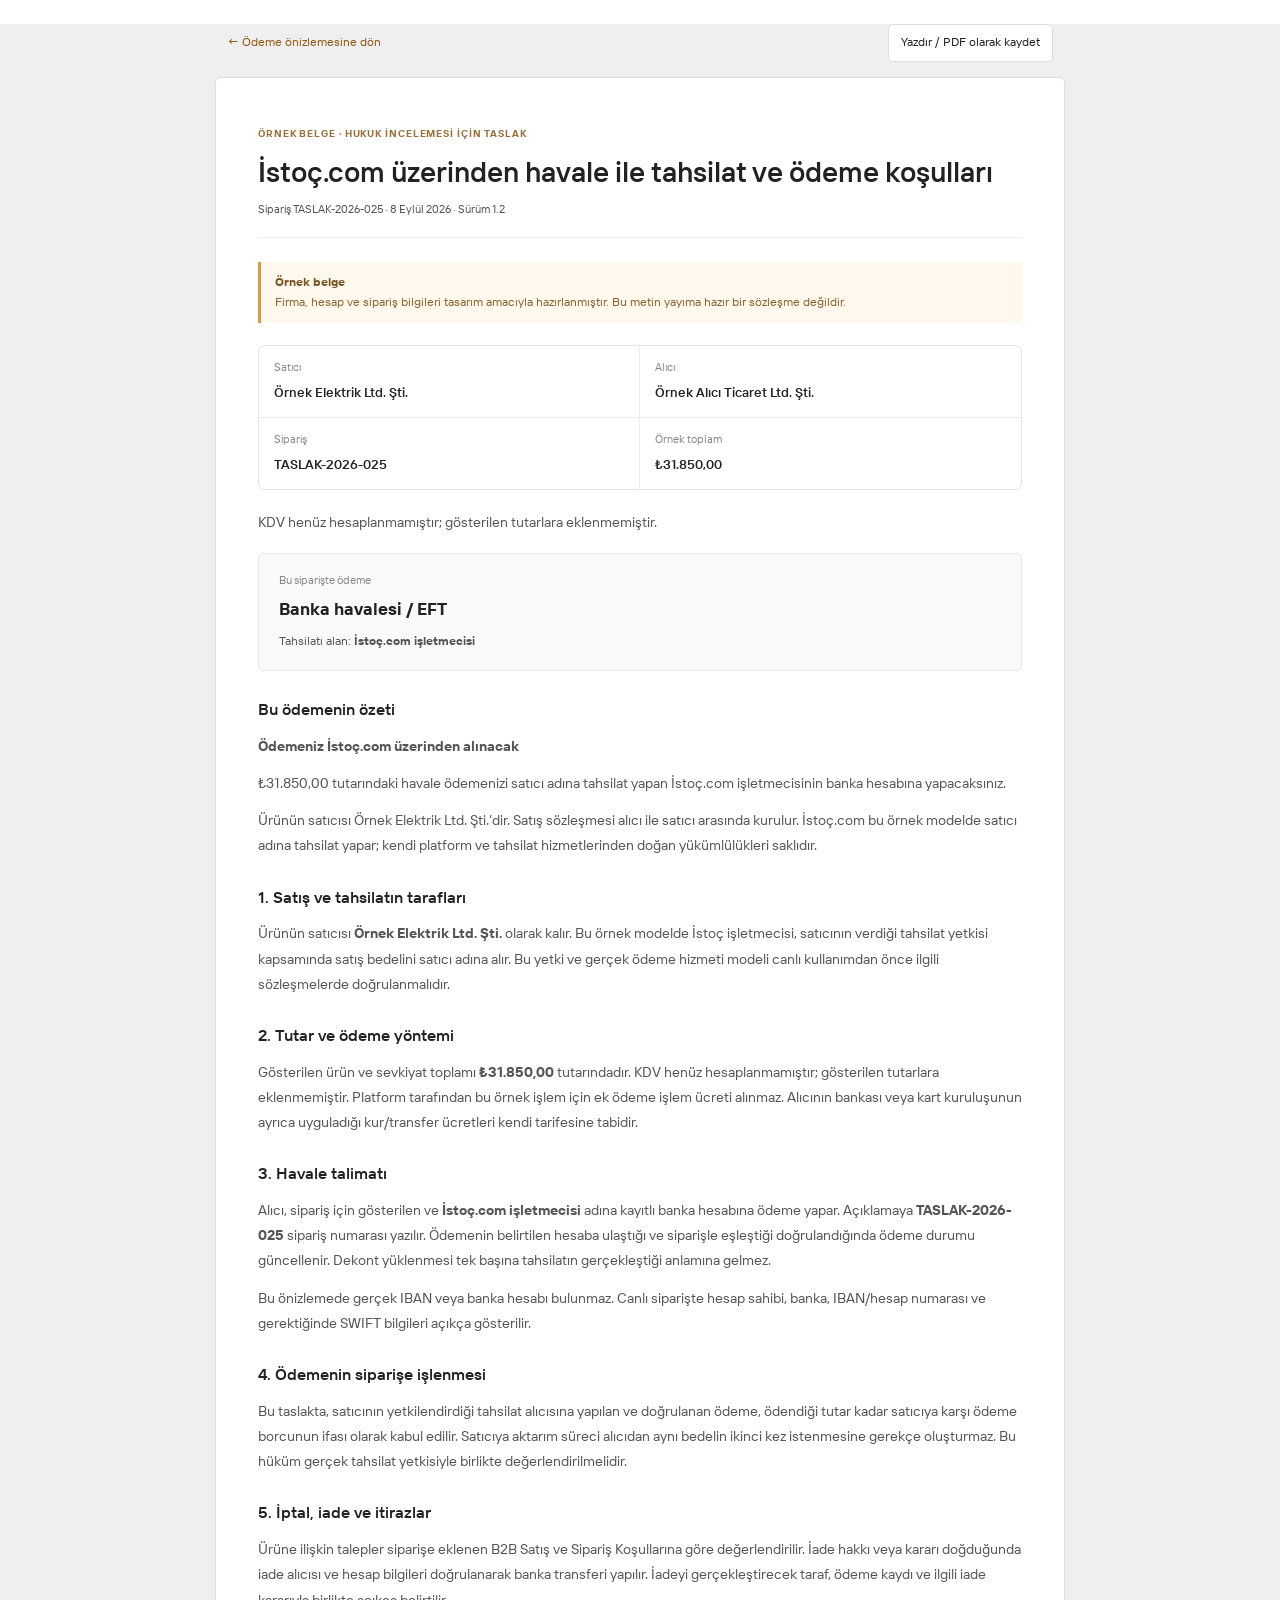
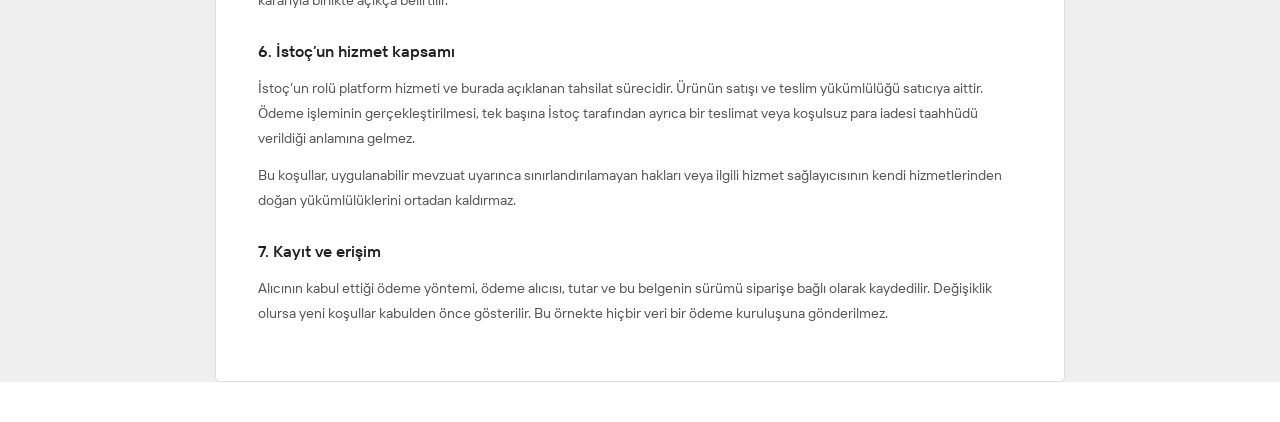
==== commit 96fd9860: "fix(preview): clarify VAT is not yet calculated" ====
--- a/belgeler/istoc-havale-odeme.html
+++ b/belgeler/istoc-havale-odeme.html
@@ -1,7 +1,7 @@
-<!doctype html><html lang="tr"><head><meta charset="utf-8"><meta name="viewport" content="width=device-width,initial-scale=1"><meta name="robots" content="noindex,nofollow"><link rel="icon" href="../assets/favicon.png"><link rel="stylesheet" href="../assets/checkout-original.css"><link rel="stylesheet" href="../preview.css?v=1.2"><title>İstoç.com üzerinden havale ile tahsilat ve ödeme koşulları · İstoç</title></head><body class="standalone-document"><div class="standalone-top"><a href="../">← Ödeme önizlemesine dön</a><button onclick="window.print()">Yazdır / PDF olarak kaydet</button></div><article class="standalone-paper"><span class="document-kicker">ÖRNEK BELGE · HUKUK İNCELEMESİ İÇİN TASLAK</span><h1>İstoç.com üzerinden havale ile tahsilat ve ödeme koşulları</h1><p class="document-date">Sipariş TASLAK-2026-025 · 8 Eylül 2026 · Sürüm 1.1</p><div class="document-notice"><strong>Örnek belge</strong> Firma, hesap ve sipariş bilgileri tasarım amacıyla hazırlanmıştır. Bu metin yayıma hazır bir sözleşme değildir.</div><div class="document-facts"><div><span>Satıcı</span><strong>Örnek Elektrik Ltd. Şti.</strong></div><div><span>Alıcı</span><strong>Örnek Alıcı Ticaret Ltd. Şti.</strong></div><div><span>Sipariş</span><strong>TASLAK-2026-025</strong></div><div><span>Toplam</span><strong>₺31.850,00</strong></div></div><div class="document-highlight"><span>Bu siparişte ödeme</span><strong>Banka havalesi / EFT</strong><p>Tahsilatı alan: <b>İstoç.com işletmecisi</b></p></div>
+<!doctype html><html lang="tr"><head><meta charset="utf-8"><meta name="viewport" content="width=device-width,initial-scale=1"><meta name="robots" content="noindex,nofollow"><link rel="icon" href="../assets/favicon.png"><link rel="stylesheet" href="../assets/checkout-original.css"><link rel="stylesheet" href="../preview.css?v=1.3"><title>İstoç.com üzerinden havale ile tahsilat ve ödeme koşulları · İstoç</title></head><body class="standalone-document"><div class="standalone-top"><a href="../">← Ödeme önizlemesine dön</a><button onclick="window.print()">Yazdır / PDF olarak kaydet</button></div><article class="standalone-paper"><span class="document-kicker">ÖRNEK BELGE · HUKUK İNCELEMESİ İÇİN TASLAK</span><h1>İstoç.com üzerinden havale ile tahsilat ve ödeme koşulları</h1><p class="document-date">Sipariş TASLAK-2026-025 · 8 Eylül 2026 · Sürüm 1.2</p><div class="document-notice"><strong>Örnek belge</strong> Firma, hesap ve sipariş bilgileri tasarım amacıyla hazırlanmıştır. Bu metin yayıma hazır bir sözleşme değildir.</div><div class="document-facts"><div><span>Satıcı</span><strong>Örnek Elektrik Ltd. Şti.</strong></div><div><span>Alıcı</span><strong>Örnek Alıcı Ticaret Ltd. Şti.</strong></div><div><span>Sipariş</span><strong>TASLAK-2026-025</strong></div><div><span>Örnek toplam</span><strong>₺31.850,00</strong></div></div><p>KDV henüz hesaplanmamıştır; gösterilen tutarlara eklenmemiştir.</p><div class="document-highlight"><span>Bu siparişte ödeme</span><strong>Banka havalesi / EFT</strong><p>Tahsilatı alan: <b>İstoç.com işletmecisi</b></p></div>
  <h3>Bu ödemenin özeti</h3><p><strong>Ödemeniz İstoç.com üzerinden alınacak</strong></p><p>₺31.850,00 tutarındaki havale ödemenizi satıcı adına tahsilat yapan İstoç.com işletmecisinin banka hesabına yapacaksınız.</p><p>Ürünün satıcısı Örnek Elektrik Ltd. Şti.’dir. Satış sözleşmesi alıcı ile satıcı arasında kurulur. İstoç.com bu örnek modelde satıcı adına tahsilat yapar; kendi platform ve tahsilat hizmetlerinden doğan yükümlülükleri saklıdır.</p>
  <h3>1. Satış ve tahsilatın tarafları</h3><p>Ürünün satıcısı <strong>Örnek Elektrik Ltd. Şti.</strong> olarak kalır. Bu örnek modelde İstoç işletmecisi, satıcının verdiği tahsilat yetkisi kapsamında satış bedelini satıcı adına alır. Bu yetki ve gerçek ödeme hizmeti modeli canlı kullanımdan önce ilgili sözleşmelerde doğrulanmalıdır.</p>
- <h3>2. Tutar ve ödeme yöntemi</h3><p>Bu siparişte ödenecek tutar <strong>₺31.850,00</strong> olup örnek fiyatlar KDV dahildir. Platform tarafından bu örnek işlem için ek ödeme işlem ücreti alınmaz. Alıcının bankası veya kart kuruluşunun ayrıca uyguladığı kur/transfer ücretleri kendi tarifesine tabidir.</p>
+ <h3>2. Tutar ve ödeme yöntemi</h3><p>Gösterilen ürün ve sevkiyat toplamı <strong>₺31.850,00</strong> tutarındadır. KDV henüz hesaplanmamıştır; gösterilen tutarlara eklenmemiştir. Platform tarafından bu örnek işlem için ek ödeme işlem ücreti alınmaz. Alıcının bankası veya kart kuruluşunun ayrıca uyguladığı kur/transfer ücretleri kendi tarifesine tabidir.</p>
  <h3>3. Havale talimatı</h3><p>Alıcı, sipariş için gösterilen ve <strong>İstoç.com işletmecisi</strong> adına kayıtlı banka hesabına ödeme yapar. Açıklamaya <strong>TASLAK-2026-025</strong> sipariş numarası yazılır. Ödemenin belirtilen hesaba ulaştığı ve siparişle eşleştiği doğrulandığında ödeme durumu güncellenir. Dekont yüklenmesi tek başına tahsilatın gerçekleştiği anlamına gelmez.</p><p>Bu önizlemede gerçek IBAN veya banka hesabı bulunmaz. Canlı siparişte hesap sahibi, banka, IBAN/hesap numarası ve gerektiğinde SWIFT bilgileri açıkça gösterilir.</p>
  <h3>4. Ödemenin siparişe işlenmesi</h3><p>Bu taslakta, satıcının yetkilendirdiği tahsilat alıcısına yapılan ve doğrulanan ödeme, ödendiği tutar kadar satıcıya karşı ödeme borcunun ifası olarak kabul edilir. Satıcıya aktarım süreci alıcıdan aynı bedelin ikinci kez istenmesine gerekçe oluşturmaz. Bu hüküm gerçek tahsilat yetkisiyle birlikte değerlendirilmelidir.</p>
  <h3>5. İptal, iade ve itirazlar</h3><p>Ürüne ilişkin talepler siparişe eklenen B2B Satış ve Sipariş Koşullarına göre değerlendirilir. İade hakkı veya kararı doğduğunda iade alıcısı ve hesap bilgileri doğrulanarak banka transferi yapılır. İadeyi gerçekleştirecek taraf, ödeme kaydı ve ilgili iade kararıyla birlikte açıkça belirtilir.</p>
--- a/preview.css
+++ b/preview.css
@@ -4,3 +4,5 @@
 @media(max-width:1279px){.checkout-sidebar{max-height:none!important}.sc-checkout-page>div>div:last-child{position:static!important}.demo-footer{flex-direction:column;gap:10px}}
 @media(max-width:640px){.demo-toolbar{align-items:flex-start;flex-direction:column;gap:8px;padding:10px 12px}.toolbar-note{font-size:10px}.demo-scenario{width:100%}.demo-scenario button{flex:1;padding:7px 10px}.demo-method-grid{grid-template-columns:1fr}.demo-method{padding:13px}.sc-checkout-page{padding-top:14px!important}.co-page-head{margin-bottom:8px}.demo-check{font-size:13px}.document-dialog{width:calc(100vw - 16px);max-height:95dvh;border-radius:8px}.document-top{padding:16px}.document-top h2{font-size:18px}.document-tools{padding:10px 16px;gap:9px}.document-tools>div{gap:15px}.document-body{padding:16px;font-size:13px}.document-body h3{font-size:15px}.document-facts{grid-template-columns:1fr}.document-facts>div{border-right:0!important;border-bottom:1px solid #ededed!important}.document-facts>div:last-child{border-bottom:0!important}.document-bottom{padding:13px 16px}.document-bottom span{font-size:10px}.standalone-paper{padding:22px 18px;margin:0 8px 20px}.standalone-paper h1{font-size:23px}.standalone-top{margin-top:14px}.flow-body{padding:18px}.demo-footer nav{gap:12px}}
 @media print{.demo-toolbar,header,main,.demo-footer,.document-top,.document-tools,.document-bottom,.standalone-top,#flow-dialog,.demo-toast{display:none!important}body,.standalone-document{background:#fff}.document-dialog[open]{display:block;position:static;width:100%;max-height:none;border:0;box-shadow:none;margin:0;overflow:visible}.document-body{overflow:visible;padding:0}.document-dialog::backdrop{display:none}.standalone-paper{border:0;margin:0;max-width:none;padding:0}.standalone-paper h3,.document-body h3{break-after:avoid}.document-facts,table{break-inside:avoid}}
+
+.summary-tax-note{font-size:12px;color:#777;line-height:1.5;margin:7px 0 0}
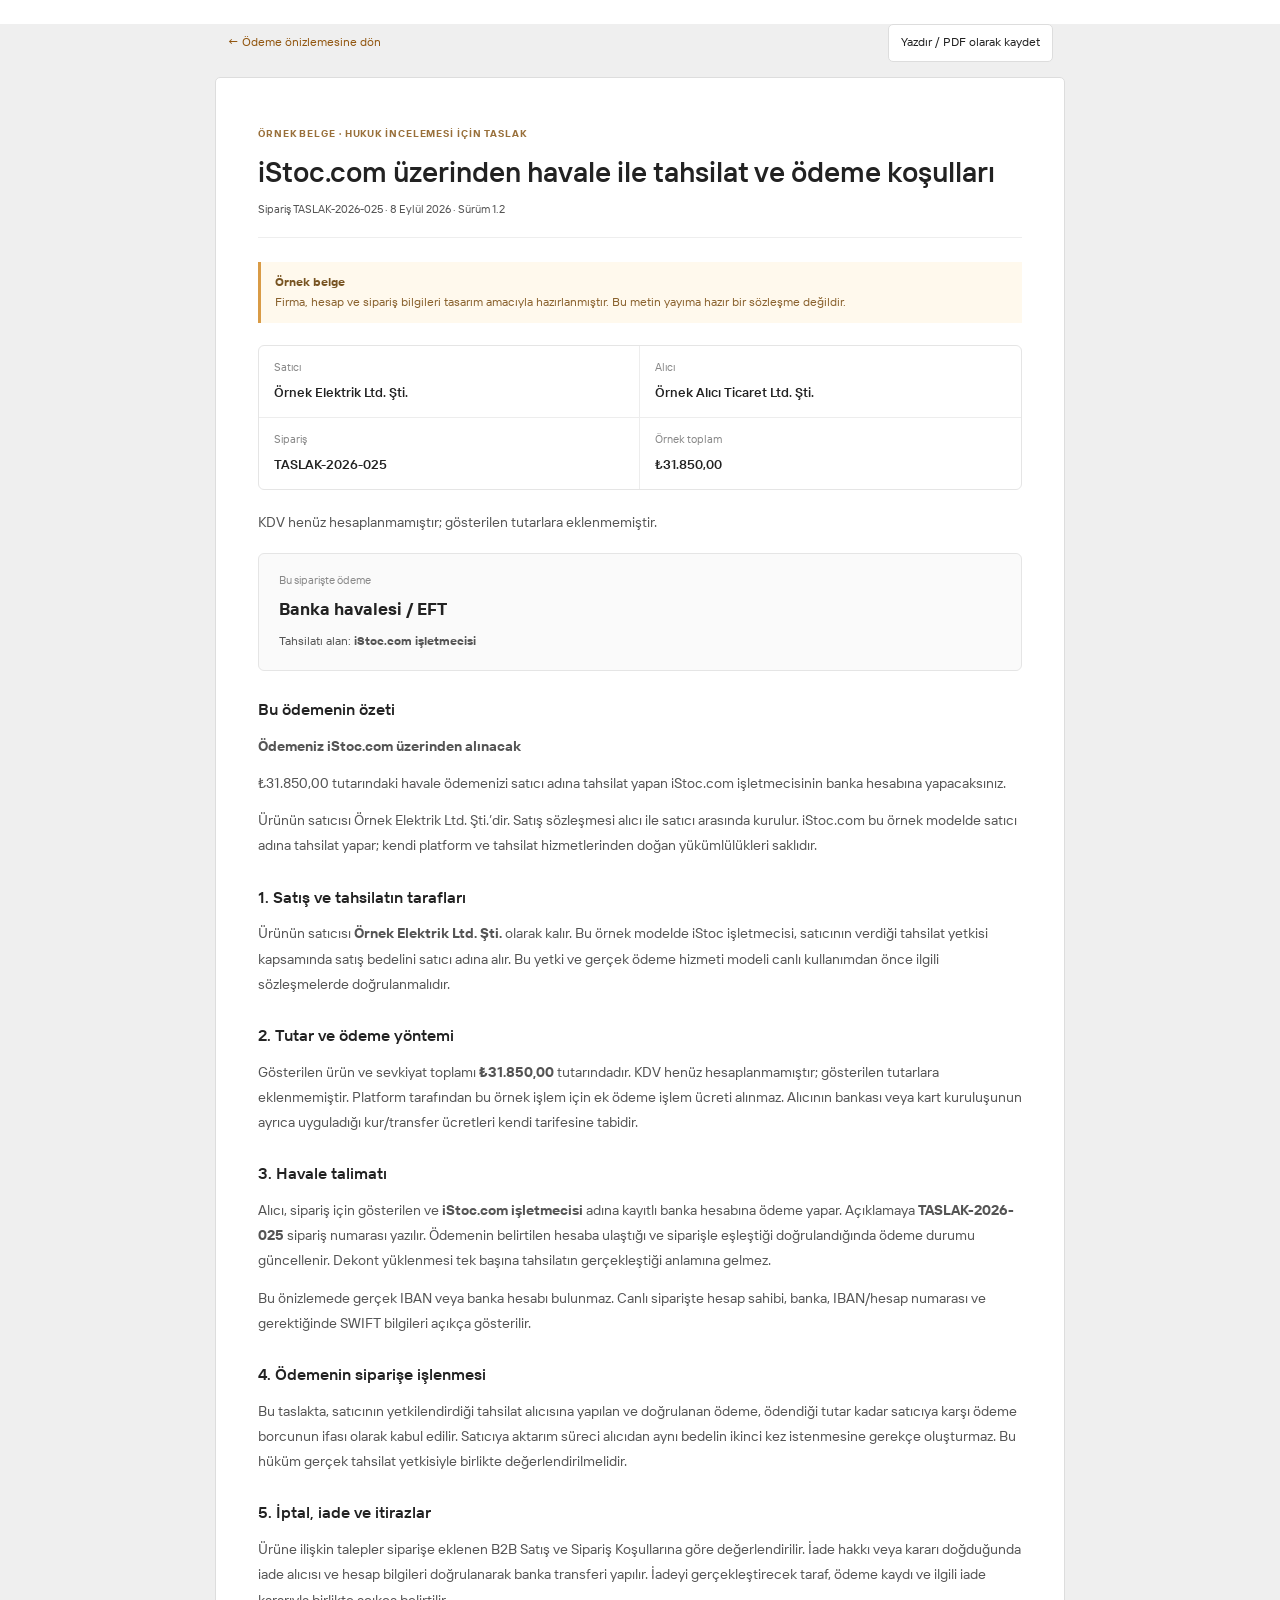
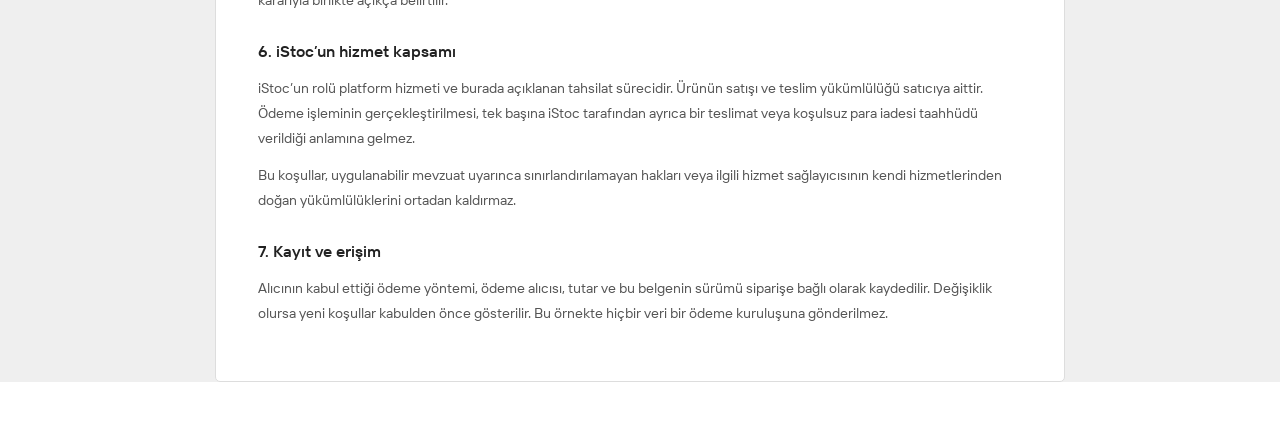
==== commit 25799b5e: "fix(preview): use iStoc brand spelling Co-Authored-By: Claude Fable 5.1 <noreply@anthropic.com>" ====
--- a/belgeler/istoc-havale-odeme.html
+++ b/belgeler/istoc-havale-odeme.html
@@ -1,9 +1,9 @@
-<!doctype html><html lang="tr"><head><meta charset="utf-8"><meta name="viewport" content="width=device-width,initial-scale=1"><meta name="robots" content="noindex,nofollow"><link rel="icon" href="../assets/favicon.png"><link rel="stylesheet" href="../assets/checkout-original.css"><link rel="stylesheet" href="../preview.css?v=1.3"><title>İstoç.com üzerinden havale ile tahsilat ve ödeme koşulları · İstoç</title></head><body class="standalone-document"><div class="standalone-top"><a href="../">← Ödeme önizlemesine dön</a><button onclick="window.print()">Yazdır / PDF olarak kaydet</button></div><article class="standalone-paper"><span class="document-kicker">ÖRNEK BELGE · HUKUK İNCELEMESİ İÇİN TASLAK</span><h1>İstoç.com üzerinden havale ile tahsilat ve ödeme koşulları</h1><p class="document-date">Sipariş TASLAK-2026-025 · 8 Eylül 2026 · Sürüm 1.2</p><div class="document-notice"><strong>Örnek belge</strong> Firma, hesap ve sipariş bilgileri tasarım amacıyla hazırlanmıştır. Bu metin yayıma hazır bir sözleşme değildir.</div><div class="document-facts"><div><span>Satıcı</span><strong>Örnek Elektrik Ltd. Şti.</strong></div><div><span>Alıcı</span><strong>Örnek Alıcı Ticaret Ltd. Şti.</strong></div><div><span>Sipariş</span><strong>TASLAK-2026-025</strong></div><div><span>Örnek toplam</span><strong>₺31.850,00</strong></div></div><p>KDV henüz hesaplanmamıştır; gösterilen tutarlara eklenmemiştir.</p><div class="document-highlight"><span>Bu siparişte ödeme</span><strong>Banka havalesi / EFT</strong><p>Tahsilatı alan: <b>İstoç.com işletmecisi</b></p></div>
- <h3>Bu ödemenin özeti</h3><p><strong>Ödemeniz İstoç.com üzerinden alınacak</strong></p><p>₺31.850,00 tutarındaki havale ödemenizi satıcı adına tahsilat yapan İstoç.com işletmecisinin banka hesabına yapacaksınız.</p><p>Ürünün satıcısı Örnek Elektrik Ltd. Şti.’dir. Satış sözleşmesi alıcı ile satıcı arasında kurulur. İstoç.com bu örnek modelde satıcı adına tahsilat yapar; kendi platform ve tahsilat hizmetlerinden doğan yükümlülükleri saklıdır.</p>
- <h3>1. Satış ve tahsilatın tarafları</h3><p>Ürünün satıcısı <strong>Örnek Elektrik Ltd. Şti.</strong> olarak kalır. Bu örnek modelde İstoç işletmecisi, satıcının verdiği tahsilat yetkisi kapsamında satış bedelini satıcı adına alır. Bu yetki ve gerçek ödeme hizmeti modeli canlı kullanımdan önce ilgili sözleşmelerde doğrulanmalıdır.</p>
+<!doctype html><html lang="tr"><head><meta charset="utf-8"><meta name="viewport" content="width=device-width,initial-scale=1"><meta name="robots" content="noindex,nofollow"><link rel="icon" href="../assets/favicon.png"><link rel="stylesheet" href="../assets/checkout-original.css"><link rel="stylesheet" href="../preview.css?v=1.4"><title>iStoc.com üzerinden havale ile tahsilat ve ödeme koşulları · iStoc</title></head><body class="standalone-document"><div class="standalone-top"><a href="../">← Ödeme önizlemesine dön</a><button onclick="window.print()">Yazdır / PDF olarak kaydet</button></div><article class="standalone-paper"><span class="document-kicker">ÖRNEK BELGE · HUKUK İNCELEMESİ İÇİN TASLAK</span><h1>iStoc.com üzerinden havale ile tahsilat ve ödeme koşulları</h1><p class="document-date">Sipariş TASLAK-2026-025 · 8 Eylül 2026 · Sürüm 1.2</p><div class="document-notice"><strong>Örnek belge</strong> Firma, hesap ve sipariş bilgileri tasarım amacıyla hazırlanmıştır. Bu metin yayıma hazır bir sözleşme değildir.</div><div class="document-facts"><div><span>Satıcı</span><strong>Örnek Elektrik Ltd. Şti.</strong></div><div><span>Alıcı</span><strong>Örnek Alıcı Ticaret Ltd. Şti.</strong></div><div><span>Sipariş</span><strong>TASLAK-2026-025</strong></div><div><span>Örnek toplam</span><strong>₺31.850,00</strong></div></div><p>KDV henüz hesaplanmamıştır; gösterilen tutarlara eklenmemiştir.</p><div class="document-highlight"><span>Bu siparişte ödeme</span><strong>Banka havalesi / EFT</strong><p>Tahsilatı alan: <b>iStoc.com işletmecisi</b></p></div>
+ <h3>Bu ödemenin özeti</h3><p><strong>Ödemeniz iStoc.com üzerinden alınacak</strong></p><p>₺31.850,00 tutarındaki havale ödemenizi satıcı adına tahsilat yapan iStoc.com işletmecisinin banka hesabına yapacaksınız.</p><p>Ürünün satıcısı Örnek Elektrik Ltd. Şti.’dir. Satış sözleşmesi alıcı ile satıcı arasında kurulur. iStoc.com bu örnek modelde satıcı adına tahsilat yapar; kendi platform ve tahsilat hizmetlerinden doğan yükümlülükleri saklıdır.</p>
+ <h3>1. Satış ve tahsilatın tarafları</h3><p>Ürünün satıcısı <strong>Örnek Elektrik Ltd. Şti.</strong> olarak kalır. Bu örnek modelde iStoc işletmecisi, satıcının verdiği tahsilat yetkisi kapsamında satış bedelini satıcı adına alır. Bu yetki ve gerçek ödeme hizmeti modeli canlı kullanımdan önce ilgili sözleşmelerde doğrulanmalıdır.</p>
  <h3>2. Tutar ve ödeme yöntemi</h3><p>Gösterilen ürün ve sevkiyat toplamı <strong>₺31.850,00</strong> tutarındadır. KDV henüz hesaplanmamıştır; gösterilen tutarlara eklenmemiştir. Platform tarafından bu örnek işlem için ek ödeme işlem ücreti alınmaz. Alıcının bankası veya kart kuruluşunun ayrıca uyguladığı kur/transfer ücretleri kendi tarifesine tabidir.</p>
- <h3>3. Havale talimatı</h3><p>Alıcı, sipariş için gösterilen ve <strong>İstoç.com işletmecisi</strong> adına kayıtlı banka hesabına ödeme yapar. Açıklamaya <strong>TASLAK-2026-025</strong> sipariş numarası yazılır. Ödemenin belirtilen hesaba ulaştığı ve siparişle eşleştiği doğrulandığında ödeme durumu güncellenir. Dekont yüklenmesi tek başına tahsilatın gerçekleştiği anlamına gelmez.</p><p>Bu önizlemede gerçek IBAN veya banka hesabı bulunmaz. Canlı siparişte hesap sahibi, banka, IBAN/hesap numarası ve gerektiğinde SWIFT bilgileri açıkça gösterilir.</p>
+ <h3>3. Havale talimatı</h3><p>Alıcı, sipariş için gösterilen ve <strong>iStoc.com işletmecisi</strong> adına kayıtlı banka hesabına ödeme yapar. Açıklamaya <strong>TASLAK-2026-025</strong> sipariş numarası yazılır. Ödemenin belirtilen hesaba ulaştığı ve siparişle eşleştiği doğrulandığında ödeme durumu güncellenir. Dekont yüklenmesi tek başına tahsilatın gerçekleştiği anlamına gelmez.</p><p>Bu önizlemede gerçek IBAN veya banka hesabı bulunmaz. Canlı siparişte hesap sahibi, banka, IBAN/hesap numarası ve gerektiğinde SWIFT bilgileri açıkça gösterilir.</p>
  <h3>4. Ödemenin siparişe işlenmesi</h3><p>Bu taslakta, satıcının yetkilendirdiği tahsilat alıcısına yapılan ve doğrulanan ödeme, ödendiği tutar kadar satıcıya karşı ödeme borcunun ifası olarak kabul edilir. Satıcıya aktarım süreci alıcıdan aynı bedelin ikinci kez istenmesine gerekçe oluşturmaz. Bu hüküm gerçek tahsilat yetkisiyle birlikte değerlendirilmelidir.</p>
  <h3>5. İptal, iade ve itirazlar</h3><p>Ürüne ilişkin talepler siparişe eklenen B2B Satış ve Sipariş Koşullarına göre değerlendirilir. İade hakkı veya kararı doğduğunda iade alıcısı ve hesap bilgileri doğrulanarak banka transferi yapılır. İadeyi gerçekleştirecek taraf, ödeme kaydı ve ilgili iade kararıyla birlikte açıkça belirtilir.</p>
- <h3>6. İstoç’un hizmet kapsamı</h3><p>İstoç’un rolü platform hizmeti ve burada açıklanan tahsilat sürecidir. Ürünün satışı ve teslim yükümlülüğü satıcıya aittir. Ödeme işleminin gerçekleştirilmesi, tek başına İstoç tarafından ayrıca bir teslimat veya koşulsuz para iadesi taahhüdü verildiği anlamına gelmez.</p><p>Bu koşullar, uygulanabilir mevzuat uyarınca sınırlandırılamayan hakları veya ilgili hizmet sağlayıcısının kendi hizmetlerinden doğan yükümlülüklerini ortadan kaldırmaz.</p>
+ <h3>6. iStoc’un hizmet kapsamı</h3><p>iStoc’un rolü platform hizmeti ve burada açıklanan tahsilat sürecidir. Ürünün satışı ve teslim yükümlülüğü satıcıya aittir. Ödeme işleminin gerçekleştirilmesi, tek başına iStoc tarafından ayrıca bir teslimat veya koşulsuz para iadesi taahhüdü verildiği anlamına gelmez.</p><p>Bu koşullar, uygulanabilir mevzuat uyarınca sınırlandırılamayan hakları veya ilgili hizmet sağlayıcısının kendi hizmetlerinden doğan yükümlülüklerini ortadan kaldırmaz.</p>
  <h3>7. Kayıt ve erişim</h3><p>Alıcının kabul ettiği ödeme yöntemi, ödeme alıcısı, tutar ve bu belgenin sürümü siparişe bağlı olarak kaydedilir. Değişiklik olursa yeni koşullar kabulden önce gösterilir. Bu örnekte hiçbir veri bir ödeme kuruluşuna gönderilmez.</p></article></body></html>
